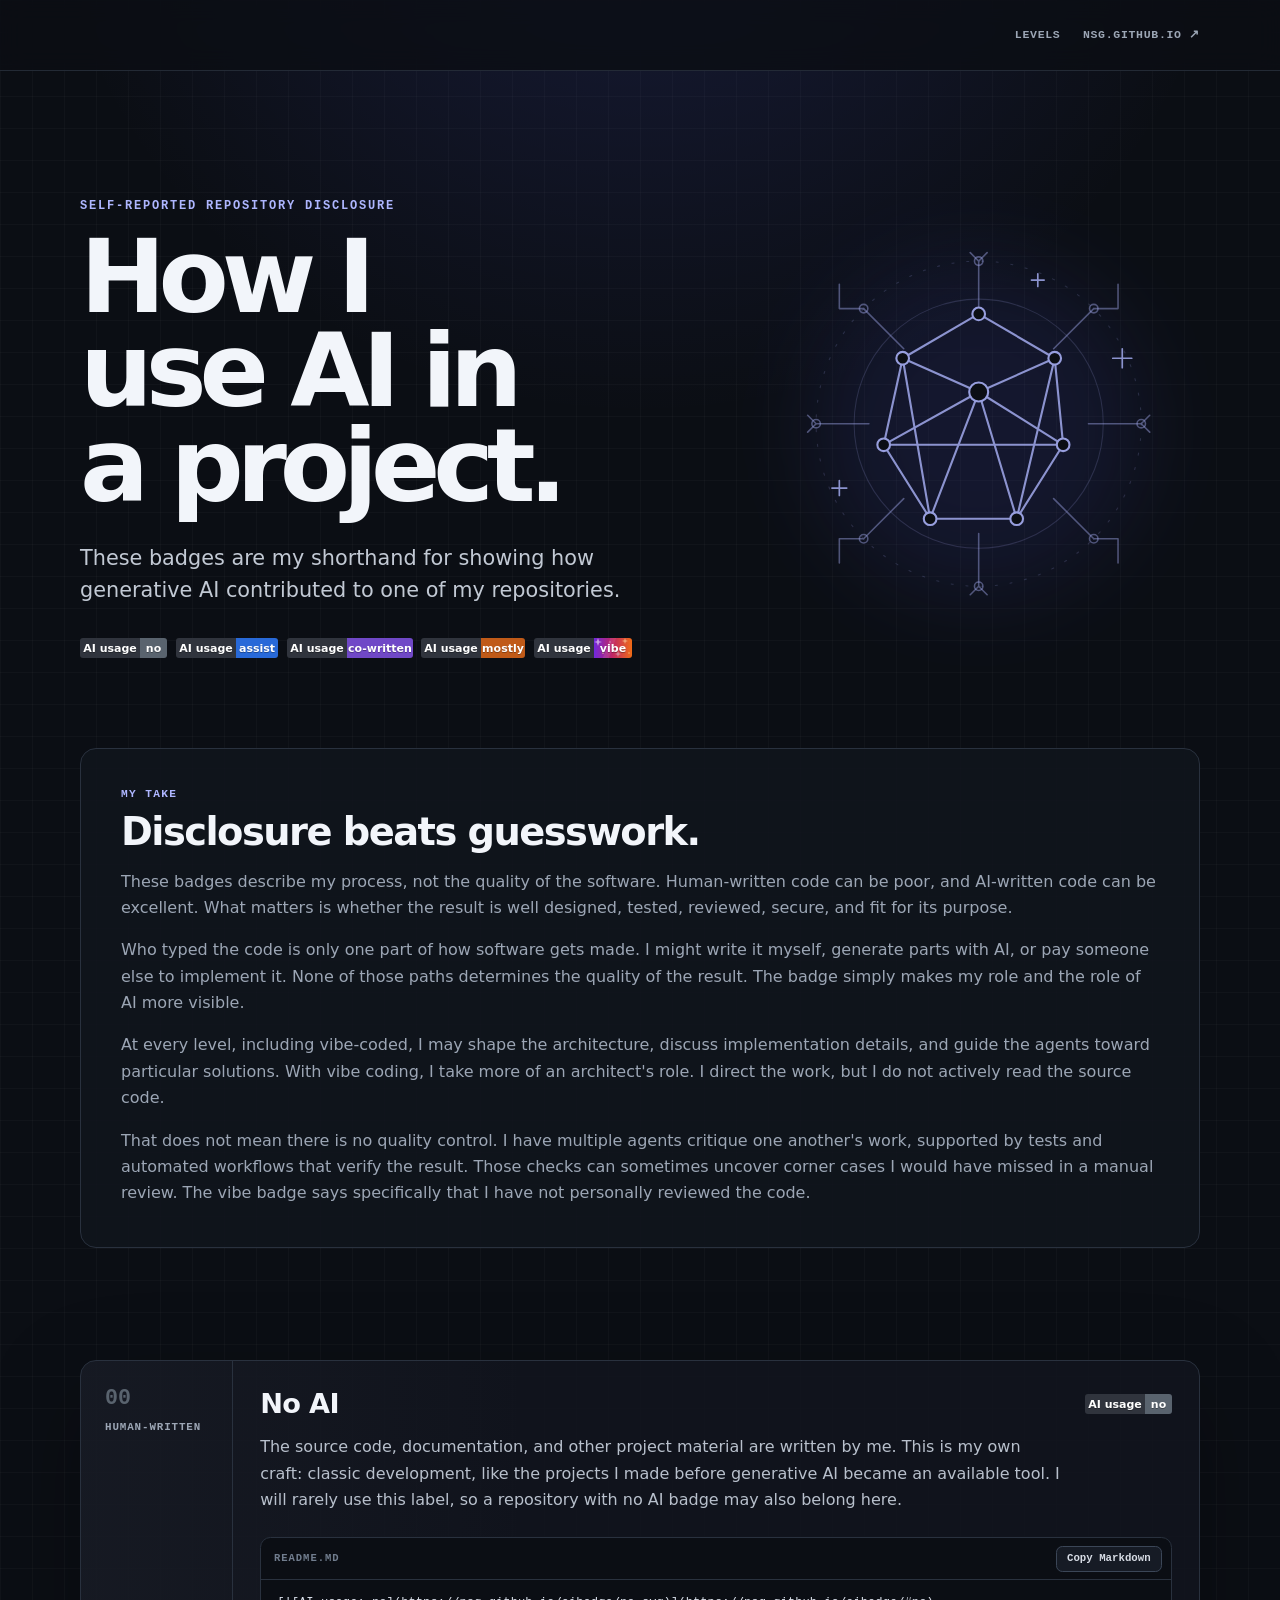
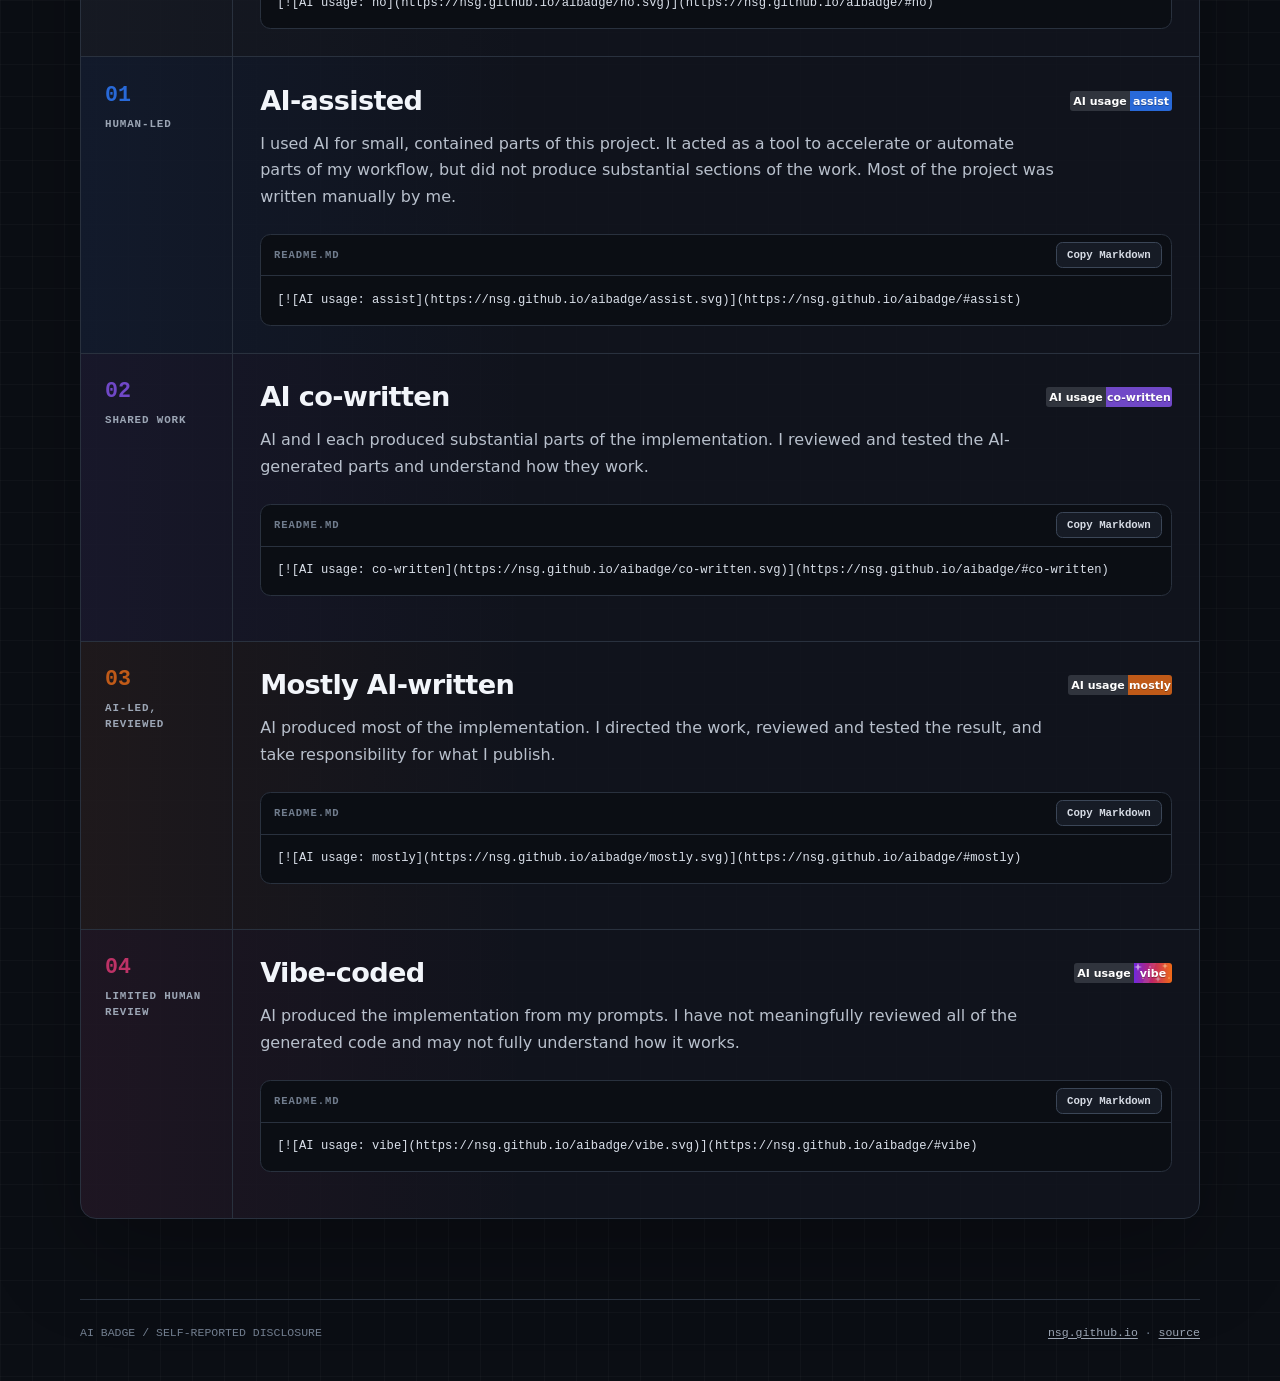
==== aibadge/index.html @ 805aeb25 "Refine no AI and assisted definitions" ====
<!doctype html>
<html lang="en">
<head>
  <meta charset="utf-8">
  <meta name="viewport" content="width=device-width, initial-scale=1">
  <title>AI usage badges | nsg</title>
  <meta name="description" content="The self-reported badges I use to disclose how generative AI contributed to my software repositories.">
  <meta name="author" content="Stefan Berggren">
  <meta name="color-scheme" content="dark">
  <meta name="theme-color" content="#0b0e14">
  <link rel="canonical" href="https://nsg.github.io/aibadge/">
  <link rel="icon" href="../favicon.svg" type="image/svg+xml">
  <meta property="og:type" content="website">
  <meta property="og:url" content="https://nsg.github.io/aibadge/">
  <meta property="og:title" content="AI usage badges | nsg">
  <meta property="og:description" content="A self-reported way to describe how generative AI contributed to one of my repositories.">
  <script>document.documentElement.classList.add("js");</script>
  <style>
    :root {
      color-scheme: dark;
      --page: #0b0e14;
      --surface: #11151d;
      --surface-2: #161b25;
      --ink: #f2f5fa;
      --muted: #9ca6b5;
      --quiet: #717d8e;
      --line: #29313e;
      --line-strong: #3b4657;
      --accent: #aeb6ff;
      --focus: #ffcf67;
      --code: ui-monospace, "SFMono-Regular", Consolas, "Liberation Mono", monospace;
      --sans: Inter, ui-sans-serif, system-ui, -apple-system, BlinkMacSystemFont, "Segoe UI", sans-serif;
    }

    *, *::before, *::after { box-sizing: border-box; }

    html {
      scroll-behavior: smooth;
      scroll-padding-top: 5.5rem;
      -webkit-text-size-adjust: 100%;
    }

    body {
      margin: 0;
      min-height: 100vh;
      color: var(--ink);
      background:
        radial-gradient(circle at 50% -12rem, rgba(91, 101, 255, 0.17), transparent 38rem),
        linear-gradient(rgba(255, 255, 255, 0.025) 1px, transparent 1px),
        linear-gradient(90deg, rgba(255, 255, 255, 0.025) 1px, transparent 1px),
        var(--page);
      background-size: auto, 32px 32px, 32px 32px, auto;
      font: 400 1rem/1.65 var(--sans);
      -webkit-font-smoothing: antialiased;
    }

    a { color: inherit; }
    button, code { font: inherit; }
    img { display: block; max-width: 100%; }

    :focus-visible { outline: 2px solid var(--focus); outline-offset: 3px; }
    ::selection { color: #0b0e14; background: #b9c0ff; }

    .wrap { width: min(100% - 2rem, 70rem); margin-inline: auto; }

    .skip {
      position: fixed;
      z-index: 100;
      top: -5rem;
      left: 1rem;
      padding: 0.65rem 0.9rem;
      border-radius: 0.45rem;
      color: #0b0e14;
      background: var(--focus);
      font-weight: 700;
      text-decoration: none;
    }
    .skip:focus { top: 1rem; }

    .site-head {
      position: sticky;
      z-index: 20;
      top: 0;
      border-bottom: 1px solid rgba(41, 49, 62, 0.82);
      background: rgba(11, 14, 20, 0.82);
      -webkit-backdrop-filter: blur(12px);
      backdrop-filter: blur(12px);
    }

    .site-head .wrap {
      display: flex;
      align-items: center;
      justify-content: flex-end;
      gap: 1.5rem;
      min-height: 4.35rem;
    }

    .nav {
      display: flex;
      align-items: center;
      gap: 1.4rem;
      color: var(--muted);
      font: 600 0.72rem/1 var(--code);
      letter-spacing: 0.06em;
      text-transform: uppercase;
    }
    .nav a { text-decoration: none; }
    .nav a:hover { color: var(--ink); }

    main { padding-bottom: 5rem; }

    .hero { padding: clamp(4.5rem, 10vw, 8rem) 0 clamp(3.5rem, 7vw, 6rem); }

    .hero__layout {
      display: grid;
      grid-template-columns: minmax(0, 1.15fr) minmax(19rem, 0.85fr);
      align-items: center;
      gap: clamp(2rem, 6vw, 6rem);
    }

    .eyebrow {
      margin: 0 0 1rem;
      color: var(--accent);
      font: 700 0.75rem/1.3 var(--code);
      letter-spacing: 0.15em;
      text-transform: uppercase;
    }

    h1 {
      max-width: 12ch;
      margin: 0;
      font-size: clamp(3.2rem, 8vw, 7rem);
      font-weight: 760;
      letter-spacing: -0.07em;
      line-height: 0.92;
      text-wrap: balance;
    }

    .lede {
      max-width: 44rem;
      margin: 1.8rem 0 0;
      color: #c2c9d4;
      font-size: clamp(1.06rem, 2vw, 1.3rem);
      line-height: 1.55;
    }

    .badge-strip {
      display: flex;
      flex-wrap: wrap;
      align-items: center;
      gap: 0.55rem;
      margin-top: 2rem;
    }

    .badge-strip a, .badge-link { display: inline-block; border-radius: 3px; text-decoration: none; }
    .badge-strip img, .badge-link img { width: auto; height: 20px; }

    .hero-art {
      position: relative;
      color: #aeb6ff;
      opacity: 0.86;
    }
    .hero-art::before {
      position: absolute;
      z-index: -1;
      inset: 13%;
      border-radius: 50%;
      background: rgba(91, 101, 255, 0.13);
      filter: blur(3rem);
      content: "";
    }
    .hero-art svg { width: 100%; height: auto; overflow: visible; }
    .hero-art .faint { opacity: 0.2; }
    .hero-art .soft { opacity: 0.48; }
    .hero-art .bright { opacity: 0.92; }

    .levels {
      border: 1px solid var(--line);
      border-radius: 1rem;
      overflow: hidden;
      background: rgba(17, 21, 29, 0.9);
      box-shadow: 0 2rem 6rem rgba(0, 0, 0, 0.25);
    }

    .level {
      --tone: #59636e;
      display: grid;
      grid-template-columns: 9.5rem 1fr;
      min-height: 18rem;
      border-bottom: 1px solid var(--line);
      background: linear-gradient(90deg, color-mix(in srgb, var(--tone) 8%, transparent), transparent 40%);
    }
    .level:last-child { border-bottom: 0; }
    .level:target {
      background: linear-gradient(90deg, color-mix(in srgb, var(--tone) 19%, transparent), transparent 55%);
      box-shadow: inset 3px 0 0 var(--tone);
    }
    .level--no { --tone: #59636e; }
    .level--assist { --tone: #2869d8; }
    .level--co-written { --tone: #7048c7; }
    .level--mostly { --tone: #c05a18; }
    .level--vibe { --tone: #bd3266; }

    .level__side { padding: 1.7rem 1.5rem; border-right: 1px solid var(--line); }
    .level__number { display: block; color: var(--tone); font: 800 1.35rem/1 var(--code); }
    .level__mode {
      display: block;
      margin-top: 0.65rem;
      color: var(--muted);
      font: 600 0.68rem/1.45 var(--code);
      letter-spacing: 0.08em;
      text-transform: uppercase;
    }

    .level__body { padding: 1.7rem; }
    .level__top { display: flex; align-items: center; justify-content: space-between; gap: 1.5rem; }
    .level h3 {
      margin: 0;
      font-size: clamp(1.25rem, 2.5vw, 1.7rem);
      letter-spacing: -0.025em;
      line-height: 1.2;
    }
    .definition { max-width: 50rem; margin: 0.85rem 0 1.5rem; color: #b8c0cc; }

    .snippet {
      overflow: hidden;
      border: 1px solid var(--line);
      border-radius: 0.65rem;
      background: #0b0e14;
    }
    .snippet__head {
      display: flex;
      align-items: center;
      justify-content: space-between;
      gap: 1rem;
      min-height: 2.5rem;
      padding: 0.45rem 0.55rem 0.45rem 0.8rem;
      border-bottom: 1px solid var(--line);
      color: var(--quiet);
      font: 600 0.66rem/1 var(--code);
      letter-spacing: 0.09em;
      text-transform: uppercase;
    }

    .copy {
      display: none;
      padding: 0.42rem 0.65rem;
      border: 1px solid var(--line-strong);
      border-radius: 0.4rem;
      color: #d7dce5;
      background: var(--surface-2);
      font: 700 0.67rem/1 var(--code);
      cursor: pointer;
    }
    .js .copy { display: inline-flex; }
    .copy:hover { color: #fff; border-color: #626f82; }
    .copy[data-copied="true"] { color: #8ff0ae; border-color: #286f42; }

    pre {
      margin: 0;
      padding: 0.9rem 1rem;
      overflow-x: auto;
      color: #dbe1eb;
      font: 0.76rem/1.6 var(--code);
      scrollbar-color: var(--line-strong) transparent;
    }

    .guide {
      margin-bottom: clamp(4rem, 9vw, 7rem);
    }

    .panel {
      padding: clamp(1.5rem, 4vw, 2.5rem);
      border: 1px solid var(--line);
      border-radius: 1rem;
      background: rgba(17, 21, 29, 0.88);
    }
    .panel__eyebrow {
      margin: 0 0 0.7rem;
      color: var(--accent);
      font: 700 0.7rem/1 var(--code);
      letter-spacing: 0.12em;
      text-transform: uppercase;
    }
    .panel h2 { margin: 0; font-size: clamp(1.7rem, 3vw, 2.4rem); letter-spacing: -0.04em; line-height: 1.08; }
    .panel > p:not(.panel__eyebrow) { margin: 1rem 0 0; color: var(--muted); }

    footer {
      display: flex;
      align-items: center;
      justify-content: space-between;
      gap: 1.5rem;
      padding: 1.5rem 0 2.5rem;
      border-top: 1px solid var(--line);
      color: var(--quiet);
      font: 0.72rem/1.5 var(--code);
    }
    footer a { color: var(--muted); text-underline-offset: 0.18em; }

    .visually-hidden {
      position: absolute !important;
      width: 1px;
      height: 1px;
      padding: 0;
      margin: -1px;
      overflow: hidden;
      clip: rect(0, 0, 0, 0);
      white-space: nowrap;
      border: 0;
    }

    @media (max-width: 760px) {
      .hero__layout { grid-template-columns: 1fr; }
      .hero-art { width: min(80%, 24rem); margin: 0 auto; }
      .level { grid-template-columns: 1fr; }
      .level__side { padding: 1.1rem 1.25rem; border-right: 0; border-bottom: 1px solid var(--line); }
      .level__number, .level__mode { display: inline; }
      .level__mode { margin-left: 0.75rem; }
    }

    @media (max-width: 520px) {
      .site-head .wrap { min-height: 3.9rem; }
      .level__body { padding: 1.25rem; }
      .level__top { align-items: flex-start; flex-direction: column-reverse; gap: 0.9rem; }
      pre { font-size: 0.7rem; }
      footer { align-items: flex-start; flex-direction: column; }
    }

    @media (prefers-reduced-motion: reduce) { html { scroll-behavior: auto; } }
  </style>
</head>
<body id="top">
  <a class="skip" href="#main">Skip to content</a>

  <header class="site-head">
    <div class="wrap">
      <nav class="nav" aria-label="Page navigation">
        <a href="#levels">Levels</a>
        <a href="https://nsg.github.io/">nsg.github.io ↗</a>
      </nav>
    </div>
  </header>

  <main id="main">
    <section class="hero wrap" aria-labelledby="page-title">
      <div class="hero__layout">
        <div>
          <p class="eyebrow">Self-reported repository disclosure</p>
          <h1 id="page-title">How I use AI in a project.</h1>
          <p class="lede">These badges are my shorthand for showing how generative AI contributed to one of my repositories.</p>

          <div class="badge-strip" aria-label="AI usage badge levels">
            <a href="#no"><img src="no.svg" width="87" height="20" alt="AI usage: no"></a>
            <a href="#assist"><img src="assist.svg" width="102" height="20" alt="AI usage: assist"></a>
            <a href="#co-written"><img src="co-written.svg" width="126" height="20" alt="AI usage: co-written"></a>
            <a href="#mostly"><img src="mostly.svg" width="104" height="20" alt="AI usage: mostly"></a>
            <a href="#vibe"><img src="vibe.svg" width="98" height="20" alt="AI usage: vibe"></a>
          </div>
        </div>

        <div class="hero-art" aria-hidden="true">
          <svg viewBox="0 0 420 420" fill="none" xmlns="http://www.w3.org/2000/svg">
            <g stroke="currentColor" stroke-linecap="round" stroke-linejoin="round">
              <circle class="faint" cx="210" cy="210" r="154" stroke-dasharray="2 12"/>
              <circle class="faint" cx="210" cy="210" r="118"/>

              <g class="soft" stroke-width="1.5">
                <path d="M210 56v50M210 314v50M56 210h50M314 210h50"/>
                <path d="M101 101l38 38M281 281l38 38M319 101l-38 38M139 281l-38 38"/>
                <path d="M210 56l-8-8m8 8 8-8M364 210l8-8m-8 8 8 8M210 364l-8 8m8-8 8 8M56 210l-8-8m8 8-8 8"/>
                <path d="M101 101H78V78M319 101h23V78M319 319h23v23M101 319H78v23"/>
              </g>

              <g class="bright" stroke-width="2">
                <path d="M210 106 282 148 290 230 246 300 164 300 120 230 138 148 210 106Z"/>
                <path d="m138 148 72 32 72-32M120 230l90-50 80 50M164 300l46-120 36 120"/>
                <path d="M138 148l26 152M282 148l-36 152M120 230l170 0"/>
              </g>

              <g fill="#0b0e14" stroke="currentColor" stroke-width="2">
                <circle cx="210" cy="106" r="6"/>
                <circle cx="282" cy="148" r="6"/>
                <circle cx="290" cy="230" r="6"/>
                <circle cx="246" cy="300" r="6"/>
                <circle cx="164" cy="300" r="6"/>
                <circle cx="120" cy="230" r="6"/>
                <circle cx="138" cy="148" r="6"/>
                <circle cx="210" cy="180" r="9"/>
              </g>

              <g class="soft" stroke-width="1.5">
                <circle cx="210" cy="56" r="4"/>
                <circle cx="364" cy="210" r="4"/>
                <circle cx="210" cy="364" r="4"/>
                <circle cx="56" cy="210" r="4"/>
                <circle cx="101" cy="101" r="4"/>
                <circle cx="319" cy="101" r="4"/>
                <circle cx="319" cy="319" r="4"/>
                <circle cx="101" cy="319" r="4"/>
              </g>

              <g class="bright" stroke-width="1.6">
                <path d="M346 139v18M337 148h18"/>
                <path d="M78 264v14M71 271h14"/>
                <path d="M266 68v12M260 74h12"/>
              </g>
            </g>
          </svg>
        </div>
      </div>
    </section>

    <section class="guide wrap" aria-label="How I think about AI usage disclosure">
      <article class="panel">
        <p class="panel__eyebrow">My take</p>
        <h2>Disclosure beats guesswork.</h2>
        <p>These badges describe my process, not the quality of the software. Human-written code can be poor, and AI-written code can be excellent. What matters is whether the result is well designed, tested, reviewed, secure, and fit for its purpose.</p>
        <p>Who typed the code is only one part of how software gets made. I might write it myself, generate parts with AI, or pay someone else to implement it. None of those paths determines the quality of the result. The badge simply makes my role and the role of AI more visible.</p>
        <p>At every level, including vibe-coded, I may shape the architecture, discuss implementation details, and guide the agents toward particular solutions. With vibe coding, I take more of an architect's role. I direct the work, but I do not actively read the source code.</p>
        <p>That does not mean there is no quality control. I have multiple agents critique one another's work, supported by tests and automated workflows that verify the result. Those checks can sometimes uncover corner cases I would have missed in a manual review. The vibe badge says specifically that I have not personally reviewed the code.</p>
      </article>
    </section>

    <section class="wrap" id="levels" aria-label="AI usage levels">
      <div class="levels">
        <article class="level level--no" id="no">
          <div class="level__side"><span class="level__number">00</span><span class="level__mode">Human-written</span></div>
          <div class="level__body">
            <div class="level__top">
              <h3>No AI</h3>
              <a class="badge-link" href="#no" aria-label="AI usage: no; link to this definition"><img src="no.svg" width="87" height="20" alt="AI usage: no"></a>
            </div>
            <p class="definition">The source code, documentation, and other project material are written by me. This is my own craft: classic development, like the projects I made before generative AI became an available tool. I will rarely use this label, so a repository with no AI badge may also belong here.</p>
            <div class="snippet">
              <div class="snippet__head"><span>README.md</span><button class="copy" type="button" aria-label="Copy no badge Markdown">Copy Markdown</button></div>
              <pre><code>[![AI usage: no](https://nsg.github.io/aibadge/no.svg)](https://nsg.github.io/aibadge/#no)</code></pre>
            </div>
          </div>
        </article>

        <article class="level level--assist" id="assist">
          <div class="level__side"><span class="level__number">01</span><span class="level__mode">Human-led</span></div>
          <div class="level__body">
            <div class="level__top">
              <h3>AI-assisted</h3>
              <a class="badge-link" href="#assist" aria-label="AI usage: assist; link to this definition"><img src="assist.svg" width="102" height="20" alt="AI usage: assist"></a>
            </div>
            <p class="definition">I used AI for small, contained parts of this project. It acted as a tool to accelerate or automate parts of my workflow, but did not produce substantial sections of the work. Most of the project was written manually by me.</p>
            <div class="snippet">
              <div class="snippet__head"><span>README.md</span><button class="copy" type="button" aria-label="Copy assist badge Markdown">Copy Markdown</button></div>
              <pre><code>[![AI usage: assist](https://nsg.github.io/aibadge/assist.svg)](https://nsg.github.io/aibadge/#assist)</code></pre>
            </div>
          </div>
        </article>

        <article class="level level--co-written" id="co-written">
          <div class="level__side"><span class="level__number">02</span><span class="level__mode">Shared work</span></div>
          <div class="level__body">
            <div class="level__top">
              <h3>AI co-written</h3>
              <a class="badge-link" href="#co-written" aria-label="AI usage: co-written; link to this definition"><img src="co-written.svg" width="126" height="20" alt="AI usage: co-written"></a>
            </div>
            <p class="definition">AI and I each produced substantial parts of the implementation. I reviewed and tested the AI-generated parts and understand how they work.</p>
            <div class="snippet">
              <div class="snippet__head"><span>README.md</span><button class="copy" type="button" aria-label="Copy co-written badge Markdown">Copy Markdown</button></div>
              <pre><code>[![AI usage: co-written](https://nsg.github.io/aibadge/co-written.svg)](https://nsg.github.io/aibadge/#co-written)</code></pre>
            </div>
          </div>
        </article>

        <article class="level level--mostly" id="mostly">
          <div class="level__side"><span class="level__number">03</span><span class="level__mode">AI-led, reviewed</span></div>
          <div class="level__body">
            <div class="level__top">
              <h3>Mostly AI-written</h3>
              <a class="badge-link" href="#mostly" aria-label="AI usage: mostly; link to this definition"><img src="mostly.svg" width="104" height="20" alt="AI usage: mostly"></a>
            </div>
            <p class="definition">AI produced most of the implementation. I directed the work, reviewed and tested the result, and take responsibility for what I publish.</p>
            <div class="snippet">
              <div class="snippet__head"><span>README.md</span><button class="copy" type="button" aria-label="Copy mostly badge Markdown">Copy Markdown</button></div>
              <pre><code>[![AI usage: mostly](https://nsg.github.io/aibadge/mostly.svg)](https://nsg.github.io/aibadge/#mostly)</code></pre>
            </div>
          </div>
        </article>

        <article class="level level--vibe" id="vibe">
          <div class="level__side"><span class="level__number">04</span><span class="level__mode">Limited human review</span></div>
          <div class="level__body">
            <div class="level__top">
              <h3>Vibe-coded</h3>
              <a class="badge-link" href="#vibe" aria-label="AI usage: vibe; link to this definition"><img src="vibe.svg" width="98" height="20" alt="AI usage: vibe"></a>
            </div>
            <p class="definition">AI produced the implementation from my prompts. I have not meaningfully reviewed all of the generated code and may not fully understand how it works.</p>
            <div class="snippet">
              <div class="snippet__head"><span>README.md</span><button class="copy" type="button" aria-label="Copy vibe badge Markdown">Copy Markdown</button></div>
              <pre><code>[![AI usage: vibe](https://nsg.github.io/aibadge/vibe.svg)](https://nsg.github.io/aibadge/#vibe)</code></pre>
            </div>
          </div>
        </article>
      </div>
    </section>

    <p class="visually-hidden" id="copy-status" aria-live="polite"></p>
  </main>

  <footer class="wrap">
    <span>AI BADGE / SELF-REPORTED DISCLOSURE</span>
    <span><a href="https://nsg.github.io/">nsg.github.io</a> · <a href="https://github.com/nsg/nsg.github.io/tree/master/aibadge">source</a></span>
  </footer>

  <script>
    (function () {
      var status = document.getElementById("copy-status");

      function fallbackCopy(text) {
        var area = document.createElement("textarea");
        area.value = text;
        area.setAttribute("readonly", "");
        area.style.position = "fixed";
        area.style.opacity = "0";
        document.body.appendChild(area);
        area.select();
        var copied = document.execCommand("copy");
        area.remove();
        if (!copied) throw new Error("Copy failed");
      }

      document.querySelectorAll(".copy").forEach(function (button) {
        button.addEventListener("click", async function () {
          var code = button.closest(".snippet").querySelector("code").textContent.trim();
          try {
            if (navigator.clipboard && window.isSecureContext) await navigator.clipboard.writeText(code);
            else fallbackCopy(code);

            var original = button.textContent;
            button.textContent = "Copied";
            button.dataset.copied = "true";
            status.textContent = button.getAttribute("aria-label").replace("Copy", "Copied");
            window.setTimeout(function () {
              button.textContent = original;
              delete button.dataset.copied;
            }, 1800);
          } catch (error) {
            button.textContent = "Select code";
            status.textContent = "Copy failed. Select the Markdown code manually.";
          }
        });
      });
    })();
  </script>
</body>
</html>
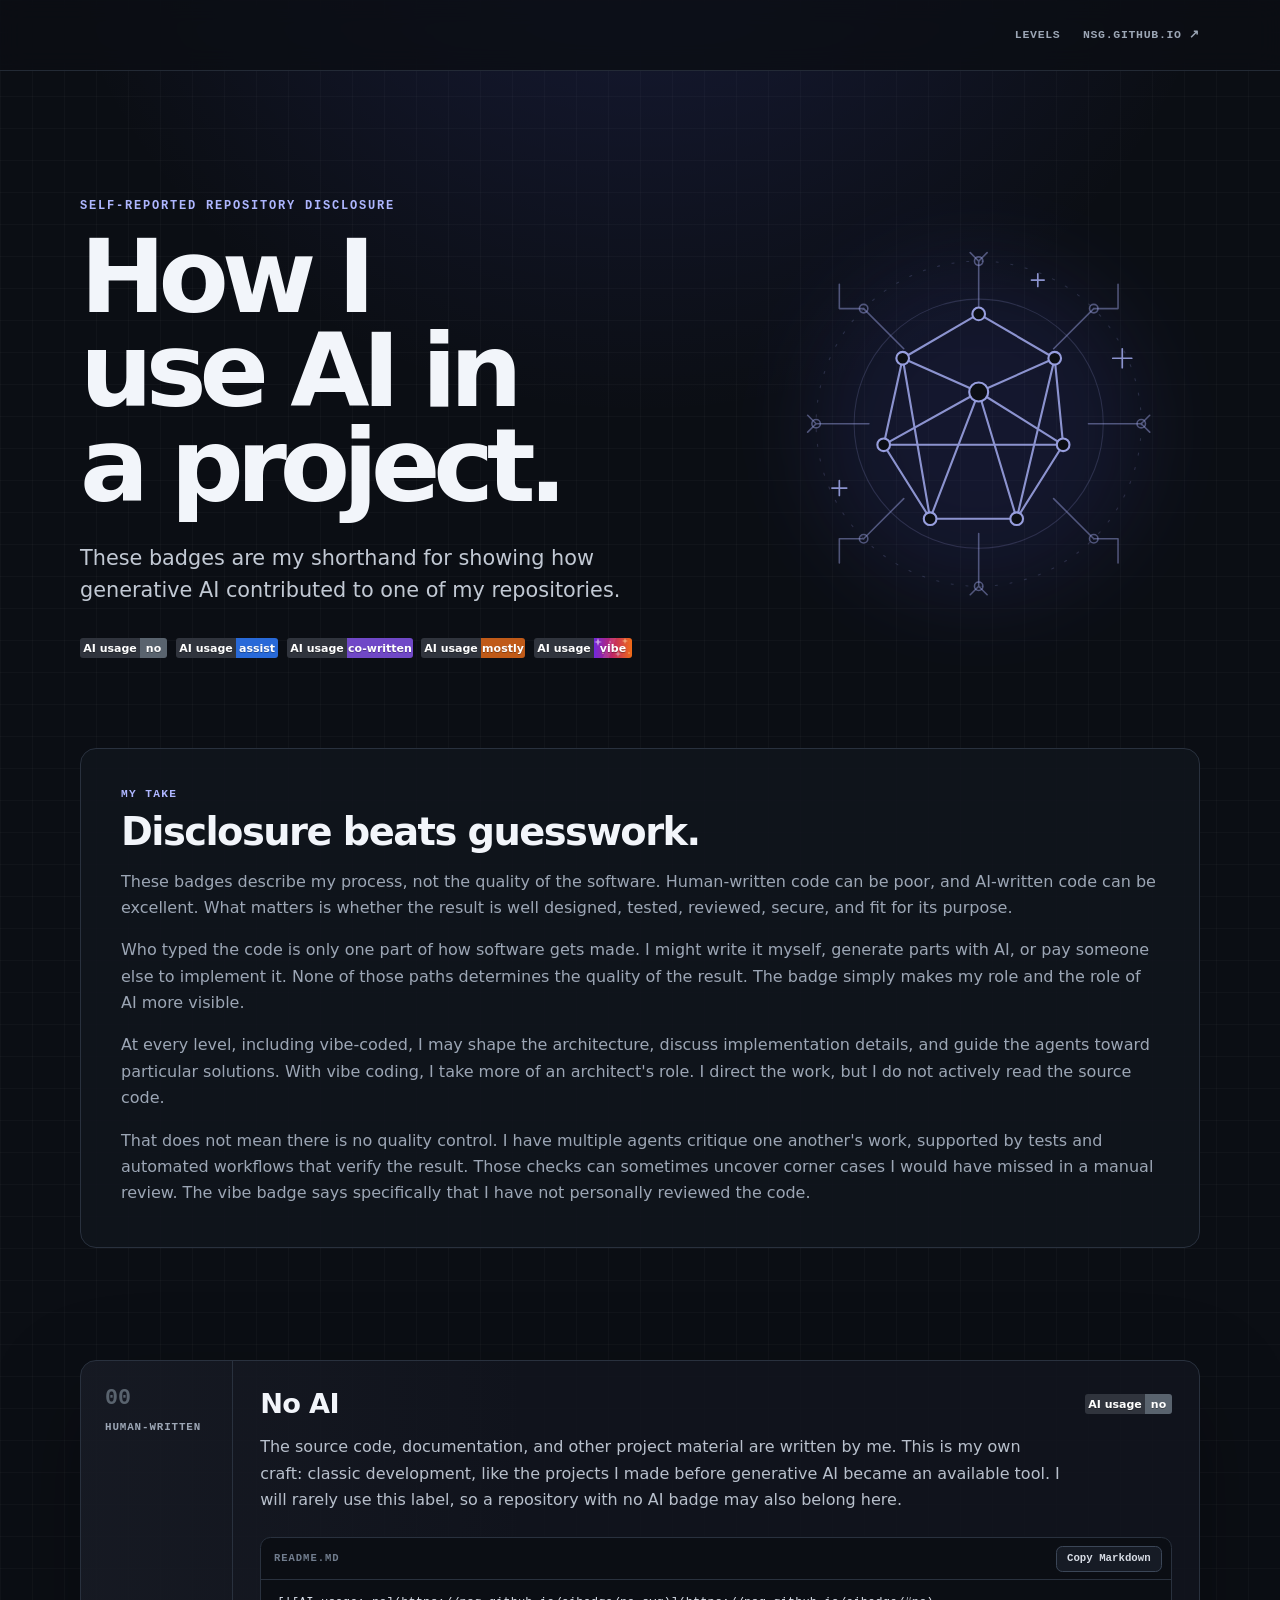
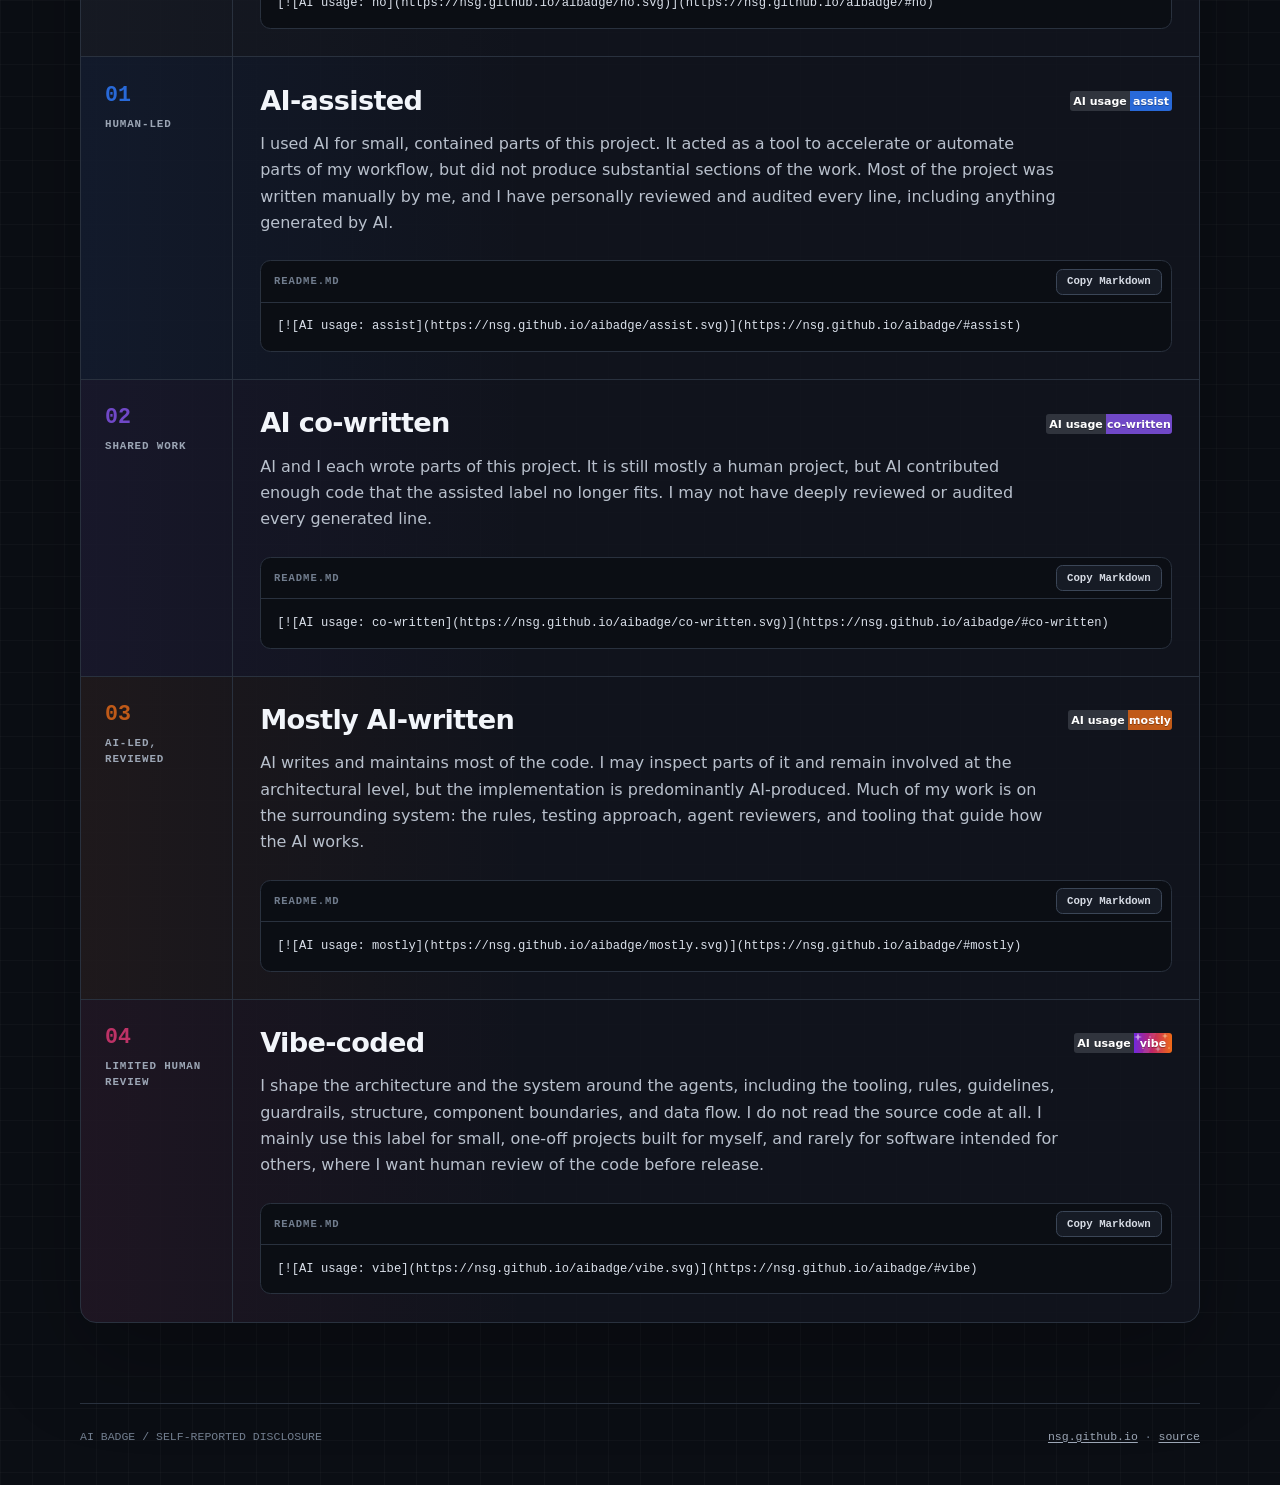
==== commit bd91b9b9: "Clarify AI involvement across badge levels" ====
--- a/aibadge/index.html
+++ b/aibadge/index.html
@@ -445,7 +445,7 @@
               <h3>AI-assisted</h3>
               <a class="badge-link" href="#assist" aria-label="AI usage: assist; link to this definition"><img src="assist.svg" width="102" height="20" alt="AI usage: assist"></a>
             </div>
-            <p class="definition">I used AI for small, contained parts of this project. It acted as a tool to accelerate or automate parts of my workflow, but did not produce substantial sections of the work. Most of the project was written manually by me.</p>
+            <p class="definition">I used AI for small, contained parts of this project. It acted as a tool to accelerate or automate parts of my workflow, but did not produce substantial sections of the work. Most of the project was written manually by me, and I have personally reviewed and audited every line, including anything generated by AI.</p>
             <div class="snippet">
               <div class="snippet__head"><span>README.md</span><button class="copy" type="button" aria-label="Copy assist badge Markdown">Copy Markdown</button></div>
               <pre><code>[![AI usage: assist](https://nsg.github.io/aibadge/assist.svg)](https://nsg.github.io/aibadge/#assist)</code></pre>
@@ -460,7 +460,7 @@
               <h3>AI co-written</h3>
               <a class="badge-link" href="#co-written" aria-label="AI usage: co-written; link to this definition"><img src="co-written.svg" width="126" height="20" alt="AI usage: co-written"></a>
             </div>
-            <p class="definition">AI and I each produced substantial parts of the implementation. I reviewed and tested the AI-generated parts and understand how they work.</p>
+            <p class="definition">AI and I each wrote parts of this project. It is still mostly a human project, but AI contributed enough code that the assisted label no longer fits. I may not have deeply reviewed or audited every generated line.</p>
             <div class="snippet">
               <div class="snippet__head"><span>README.md</span><button class="copy" type="button" aria-label="Copy co-written badge Markdown">Copy Markdown</button></div>
               <pre><code>[![AI usage: co-written](https://nsg.github.io/aibadge/co-written.svg)](https://nsg.github.io/aibadge/#co-written)</code></pre>
@@ -475,7 +475,7 @@
               <h3>Mostly AI-written</h3>
               <a class="badge-link" href="#mostly" aria-label="AI usage: mostly; link to this definition"><img src="mostly.svg" width="104" height="20" alt="AI usage: mostly"></a>
             </div>
-            <p class="definition">AI produced most of the implementation. I directed the work, reviewed and tested the result, and take responsibility for what I publish.</p>
+            <p class="definition">AI writes and maintains most of the code. I may inspect parts of it and remain involved at the architectural level, but the implementation is predominantly AI-produced. Much of my work is on the surrounding system: the rules, testing approach, agent reviewers, and tooling that guide how the AI works.</p>
             <div class="snippet">
               <div class="snippet__head"><span>README.md</span><button class="copy" type="button" aria-label="Copy mostly badge Markdown">Copy Markdown</button></div>
               <pre><code>[![AI usage: mostly](https://nsg.github.io/aibadge/mostly.svg)](https://nsg.github.io/aibadge/#mostly)</code></pre>
@@ -490,7 +490,7 @@
               <h3>Vibe-coded</h3>
               <a class="badge-link" href="#vibe" aria-label="AI usage: vibe; link to this definition"><img src="vibe.svg" width="98" height="20" alt="AI usage: vibe"></a>
             </div>
-            <p class="definition">AI produced the implementation from my prompts. I have not meaningfully reviewed all of the generated code and may not fully understand how it works.</p>
+            <p class="definition">I shape the architecture and the system around the agents, including the tooling, rules, guidelines, guardrails, structure, component boundaries, and data flow. I do not read the source code at all. I mainly use this label for small, one-off projects built for myself, and rarely for software intended for others, where I want human review of the code before release.</p>
             <div class="snippet">
               <div class="snippet__head"><span>README.md</span><button class="copy" type="button" aria-label="Copy vibe badge Markdown">Copy Markdown</button></div>
               <pre><code>[![AI usage: vibe](https://nsg.github.io/aibadge/vibe.svg)](https://nsg.github.io/aibadge/#vibe)</code></pre>
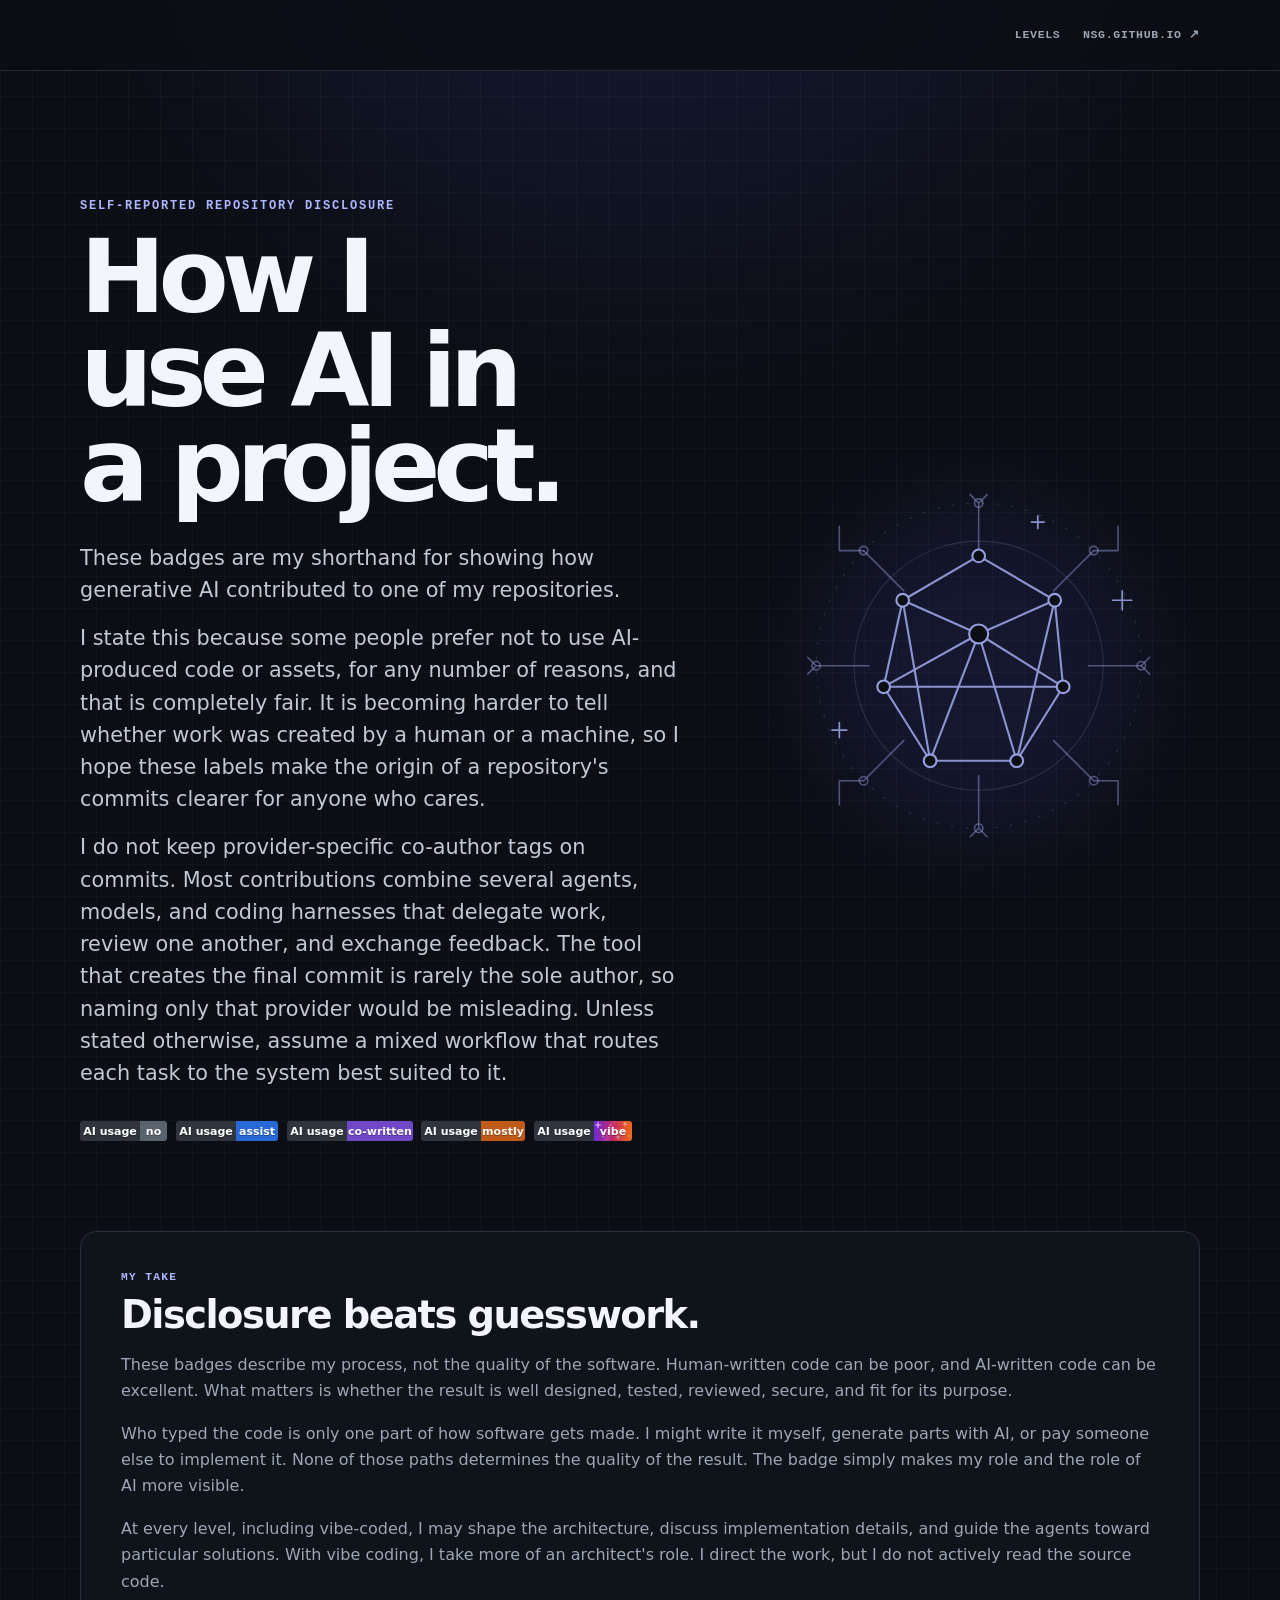
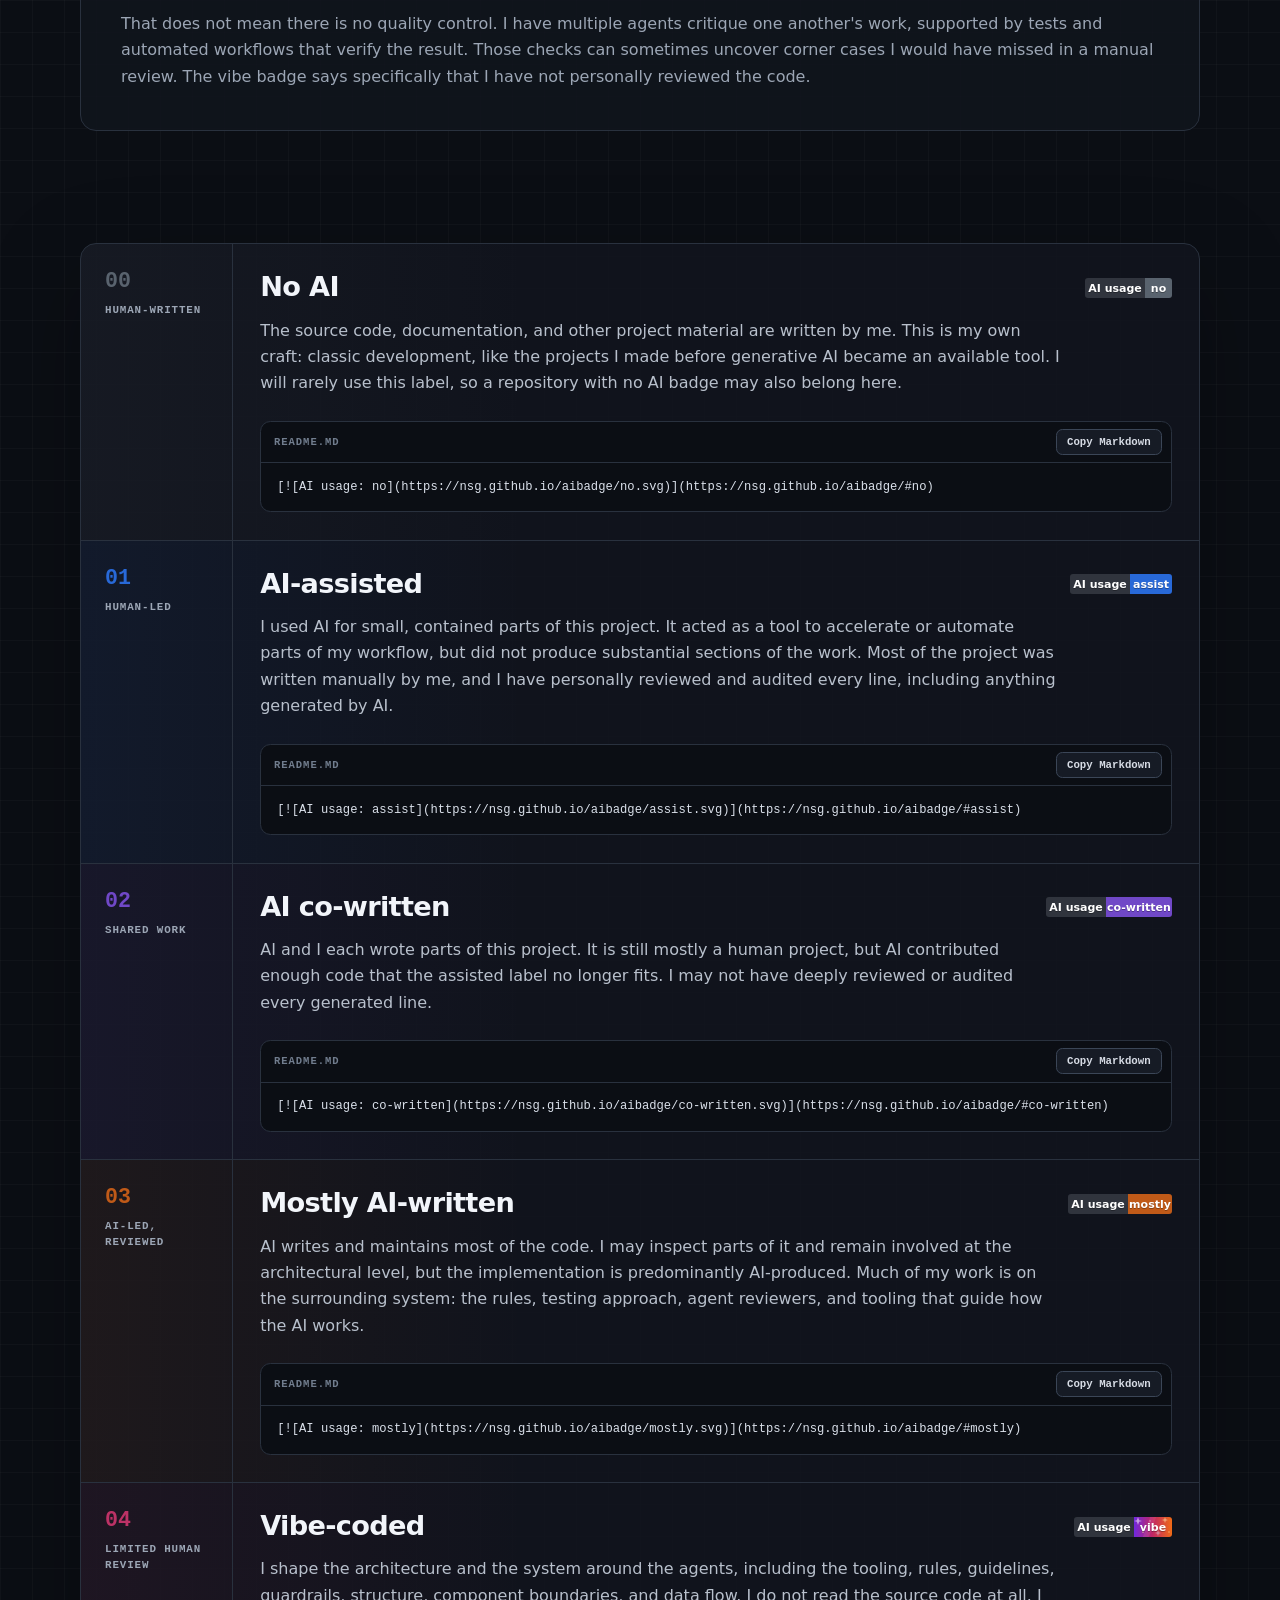
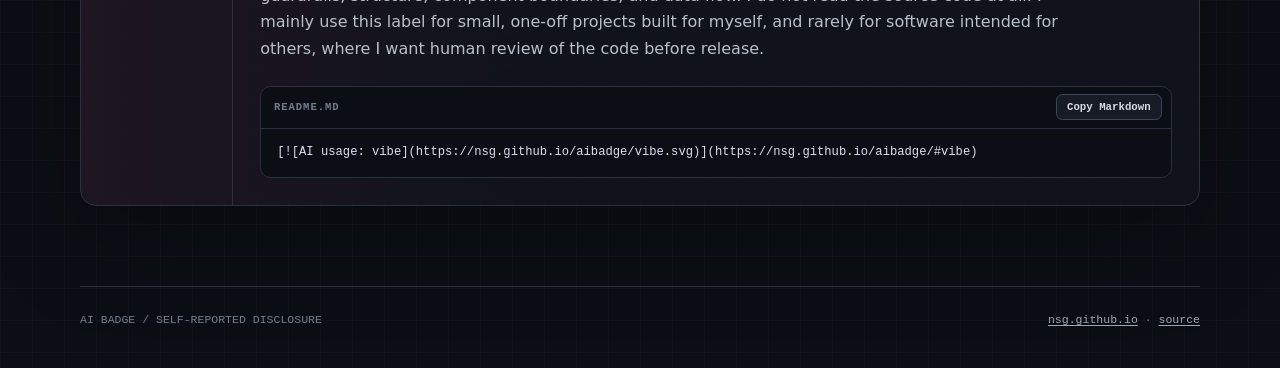
==== commit ffbcf455: "Explain badge provenance and attribution" ====
--- a/aibadge/index.html
+++ b/aibadge/index.html
@@ -143,6 +143,7 @@
       font-size: clamp(1.06rem, 2vw, 1.3rem);
       line-height: 1.55;
     }
+    .lede + .lede { margin-top: 1rem; }
 
     .badge-strip {
       display: flex;
@@ -185,7 +186,7 @@
     .level {
       --tone: #59636e;
       display: grid;
-      grid-template-columns: 9.5rem 1fr;
+      grid-template-columns: 9.5rem minmax(0, 1fr);
       min-height: 18rem;
       border-bottom: 1px solid var(--line);
       background: linear-gradient(90deg, color-mix(in srgb, var(--tone) 8%, transparent), transparent 40%);
@@ -201,7 +202,7 @@
     .level--mostly { --tone: #c05a18; }
     .level--vibe { --tone: #bd3266; }
 
-    .level__side { padding: 1.7rem 1.5rem; border-right: 1px solid var(--line); }
+    .level__side { min-width: 0; padding: 1.7rem 1.5rem; border-right: 1px solid var(--line); }
     .level__number { display: block; color: var(--tone); font: 800 1.35rem/1 var(--code); }
     .level__mode {
       display: block;
@@ -212,7 +213,7 @@
       text-transform: uppercase;
     }
 
-    .level__body { padding: 1.7rem; }
+    .level__body { min-width: 0; padding: 1.7rem; }
     .level__top { display: flex; align-items: center; justify-content: space-between; gap: 1.5rem; }
     .level h3 {
       margin: 0;
@@ -223,6 +224,8 @@
     .definition { max-width: 50rem; margin: 0.85rem 0 1.5rem; color: #b8c0cc; }
 
     .snippet {
+      min-width: 0;
+      max-width: 100%;
       overflow: hidden;
       border: 1px solid var(--line);
       border-radius: 0.65rem;
@@ -257,6 +260,7 @@
     .copy[data-copied="true"] { color: #8ff0ae; border-color: #286f42; }
 
     pre {
+      max-width: 100%;
       margin: 0;
       padding: 0.9rem 1rem;
       overflow-x: auto;
@@ -312,7 +316,7 @@
     @media (max-width: 760px) {
       .hero__layout { grid-template-columns: 1fr; }
       .hero-art { width: min(80%, 24rem); margin: 0 auto; }
-      .level { grid-template-columns: 1fr; }
+      .level { grid-template-columns: minmax(0, 1fr); }
       .level__side { padding: 1.1rem 1.25rem; border-right: 0; border-bottom: 1px solid var(--line); }
       .level__number, .level__mode { display: inline; }
       .level__mode { margin-left: 0.75rem; }
@@ -348,6 +352,8 @@
           <p class="eyebrow">Self-reported repository disclosure</p>
           <h1 id="page-title">How I use AI in a project.</h1>
           <p class="lede">These badges are my shorthand for showing how generative AI contributed to one of my repositories.</p>
+          <p class="lede">I state this because some people prefer not to use AI-produced code or assets, for any number of reasons, and that is completely fair. It is becoming harder to tell whether work was created by a human or a machine, so I hope these labels make the origin of a repository's commits clearer for anyone who cares.</p>
+          <p class="lede">I do not keep provider-specific co-author tags on commits. Most contributions combine several agents, models, and coding harnesses that delegate work, review one another, and exchange feedback. The tool that creates the final commit is rarely the sole author, so naming only that provider would be misleading. Unless stated otherwise, assume a mixed workflow that routes each task to the system best suited to it.</p>
 
           <div class="badge-strip" aria-label="AI usage badge levels">
             <a href="#no"><img src="no.svg" width="87" height="20" alt="AI usage: no"></a>
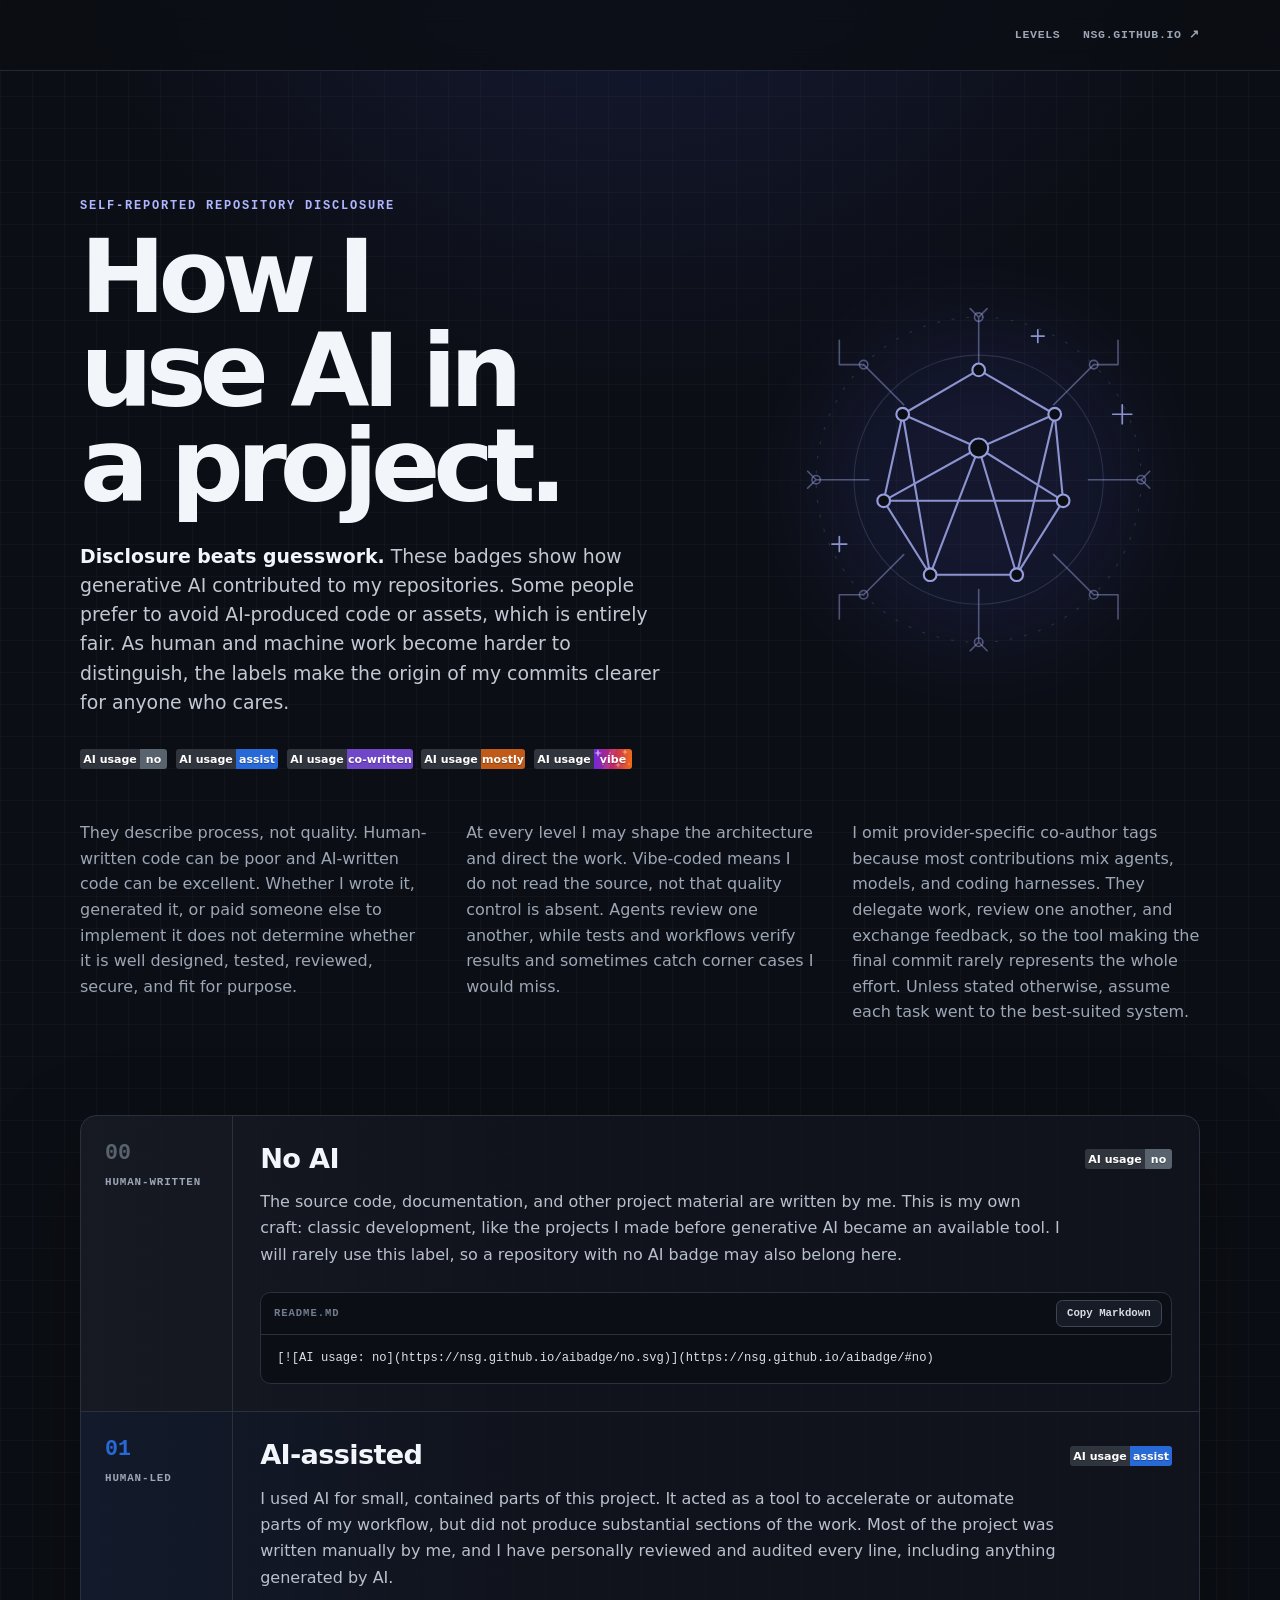
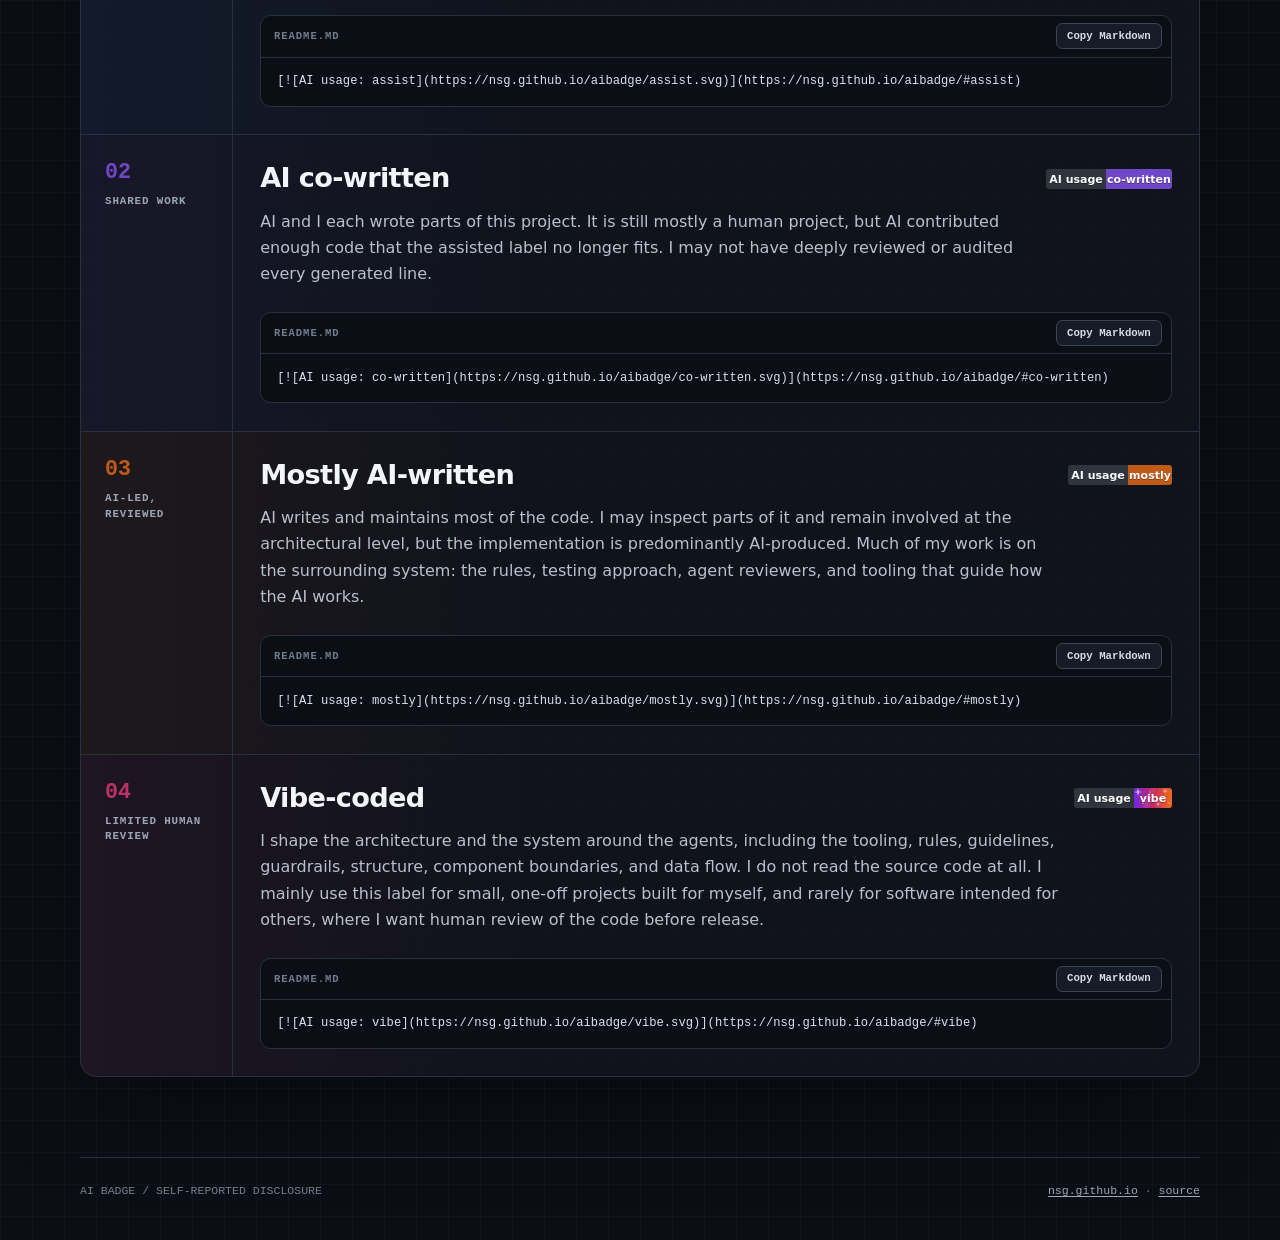
==== commit ddf762a6: "Compact intro and hide mobile artwork" ====
--- a/aibadge/index.html
+++ b/aibadge/index.html
@@ -140,10 +140,25 @@
       max-width: 44rem;
       margin: 1.8rem 0 0;
       color: #c2c9d4;
-      font-size: clamp(1.06rem, 2vw, 1.3rem);
+      font-size: clamp(1rem, 1.8vw, 1.18rem);
       line-height: 1.55;
     }
-    .lede + .lede { margin-top: 1rem; }
+    .lede--detail {
+      margin-top: 1rem;
+      color: var(--muted);
+      font-size: clamp(0.92rem, 1.3vw, 1rem);
+      line-height: 1.6;
+    }
+    .lede--detail + .lede--detail { margin-top: 0.65rem; }
+    .lede strong { color: var(--ink); font-weight: 700; }
+
+    .hero-notes {
+      display: grid;
+      grid-template-columns: repeat(3, minmax(0, 1fr));
+      gap: clamp(1.25rem, 3vw, 2.5rem);
+      margin-top: clamp(2rem, 4vw, 3.5rem);
+    }
+    .hero-notes .lede { margin: 0; }
 
     .badge-strip {
       display: flex;
@@ -269,26 +284,6 @@
       scrollbar-color: var(--line-strong) transparent;
     }
 
-    .guide {
-      margin-bottom: clamp(4rem, 9vw, 7rem);
-    }
-
-    .panel {
-      padding: clamp(1.5rem, 4vw, 2.5rem);
-      border: 1px solid var(--line);
-      border-radius: 1rem;
-      background: rgba(17, 21, 29, 0.88);
-    }
-    .panel__eyebrow {
-      margin: 0 0 0.7rem;
-      color: var(--accent);
-      font: 700 0.7rem/1 var(--code);
-      letter-spacing: 0.12em;
-      text-transform: uppercase;
-    }
-    .panel h2 { margin: 0; font-size: clamp(1.7rem, 3vw, 2.4rem); letter-spacing: -0.04em; line-height: 1.08; }
-    .panel > p:not(.panel__eyebrow) { margin: 1rem 0 0; color: var(--muted); }
-
     footer {
       display: flex;
       align-items: center;
@@ -315,7 +310,8 @@
 
     @media (max-width: 760px) {
       .hero__layout { grid-template-columns: 1fr; }
-      .hero-art { width: min(80%, 24rem); margin: 0 auto; }
+      .hero-art { display: none; }
+      .hero-notes { grid-template-columns: 1fr; gap: 0.75rem; }
       .level { grid-template-columns: minmax(0, 1fr); }
       .level__side { padding: 1.1rem 1.25rem; border-right: 0; border-bottom: 1px solid var(--line); }
       .level__number, .level__mode { display: inline; }
@@ -351,9 +347,7 @@
         <div>
           <p class="eyebrow">Self-reported repository disclosure</p>
           <h1 id="page-title">How I use AI in a project.</h1>
-          <p class="lede">These badges are my shorthand for showing how generative AI contributed to one of my repositories.</p>
-          <p class="lede">I state this because some people prefer not to use AI-produced code or assets, for any number of reasons, and that is completely fair. It is becoming harder to tell whether work was created by a human or a machine, so I hope these labels make the origin of a repository's commits clearer for anyone who cares.</p>
-          <p class="lede">I do not keep provider-specific co-author tags on commits. Most contributions combine several agents, models, and coding harnesses that delegate work, review one another, and exchange feedback. The tool that creates the final commit is rarely the sole author, so naming only that provider would be misleading. Unless stated otherwise, assume a mixed workflow that routes each task to the system best suited to it.</p>
+          <p class="lede"><strong>Disclosure beats guesswork.</strong> These badges show how generative AI contributed to my repositories. Some people prefer to avoid AI-produced code or assets, which is entirely fair. As human and machine work become harder to distinguish, the labels make the origin of my commits clearer for anyone who cares.</p>
 
           <div class="badge-strip" aria-label="AI usage badge levels">
             <a href="#no"><img src="no.svg" width="87" height="20" alt="AI usage: no"></a>
@@ -414,17 +408,12 @@
           </svg>
         </div>
       </div>
-    </section>
-
-    <section class="guide wrap" aria-label="How I think about AI usage disclosure">
-      <article class="panel">
-        <p class="panel__eyebrow">My take</p>
-        <h2>Disclosure beats guesswork.</h2>
-        <p>These badges describe my process, not the quality of the software. Human-written code can be poor, and AI-written code can be excellent. What matters is whether the result is well designed, tested, reviewed, secure, and fit for its purpose.</p>
-        <p>Who typed the code is only one part of how software gets made. I might write it myself, generate parts with AI, or pay someone else to implement it. None of those paths determines the quality of the result. The badge simply makes my role and the role of AI more visible.</p>
-        <p>At every level, including vibe-coded, I may shape the architecture, discuss implementation details, and guide the agents toward particular solutions. With vibe coding, I take more of an architect's role. I direct the work, but I do not actively read the source code.</p>
-        <p>That does not mean there is no quality control. I have multiple agents critique one another's work, supported by tests and automated workflows that verify the result. Those checks can sometimes uncover corner cases I would have missed in a manual review. The vibe badge says specifically that I have not personally reviewed the code.</p>
-      </article>
+
+      <div class="hero-notes">
+        <p class="lede lede--detail">They describe process, not quality. Human-written code can be poor and AI-written code can be excellent. Whether I wrote it, generated it, or paid someone else to implement it does not determine whether it is well designed, tested, reviewed, secure, and fit for purpose.</p>
+        <p class="lede lede--detail">At every level I may shape the architecture and direct the work. Vibe-coded means I do not read the source, not that quality control is absent. Agents review one another, while tests and workflows verify results and sometimes catch corner cases I would miss.</p>
+        <p class="lede lede--detail">I omit provider-specific co-author tags because most contributions mix agents, models, and coding harnesses. They delegate work, review one another, and exchange feedback, so the tool making the final commit rarely represents the whole effort. Unless stated otherwise, assume each task went to the best-suited system.</p>
+      </div>
     </section>
 
     <section class="wrap" id="levels" aria-label="AI usage levels">
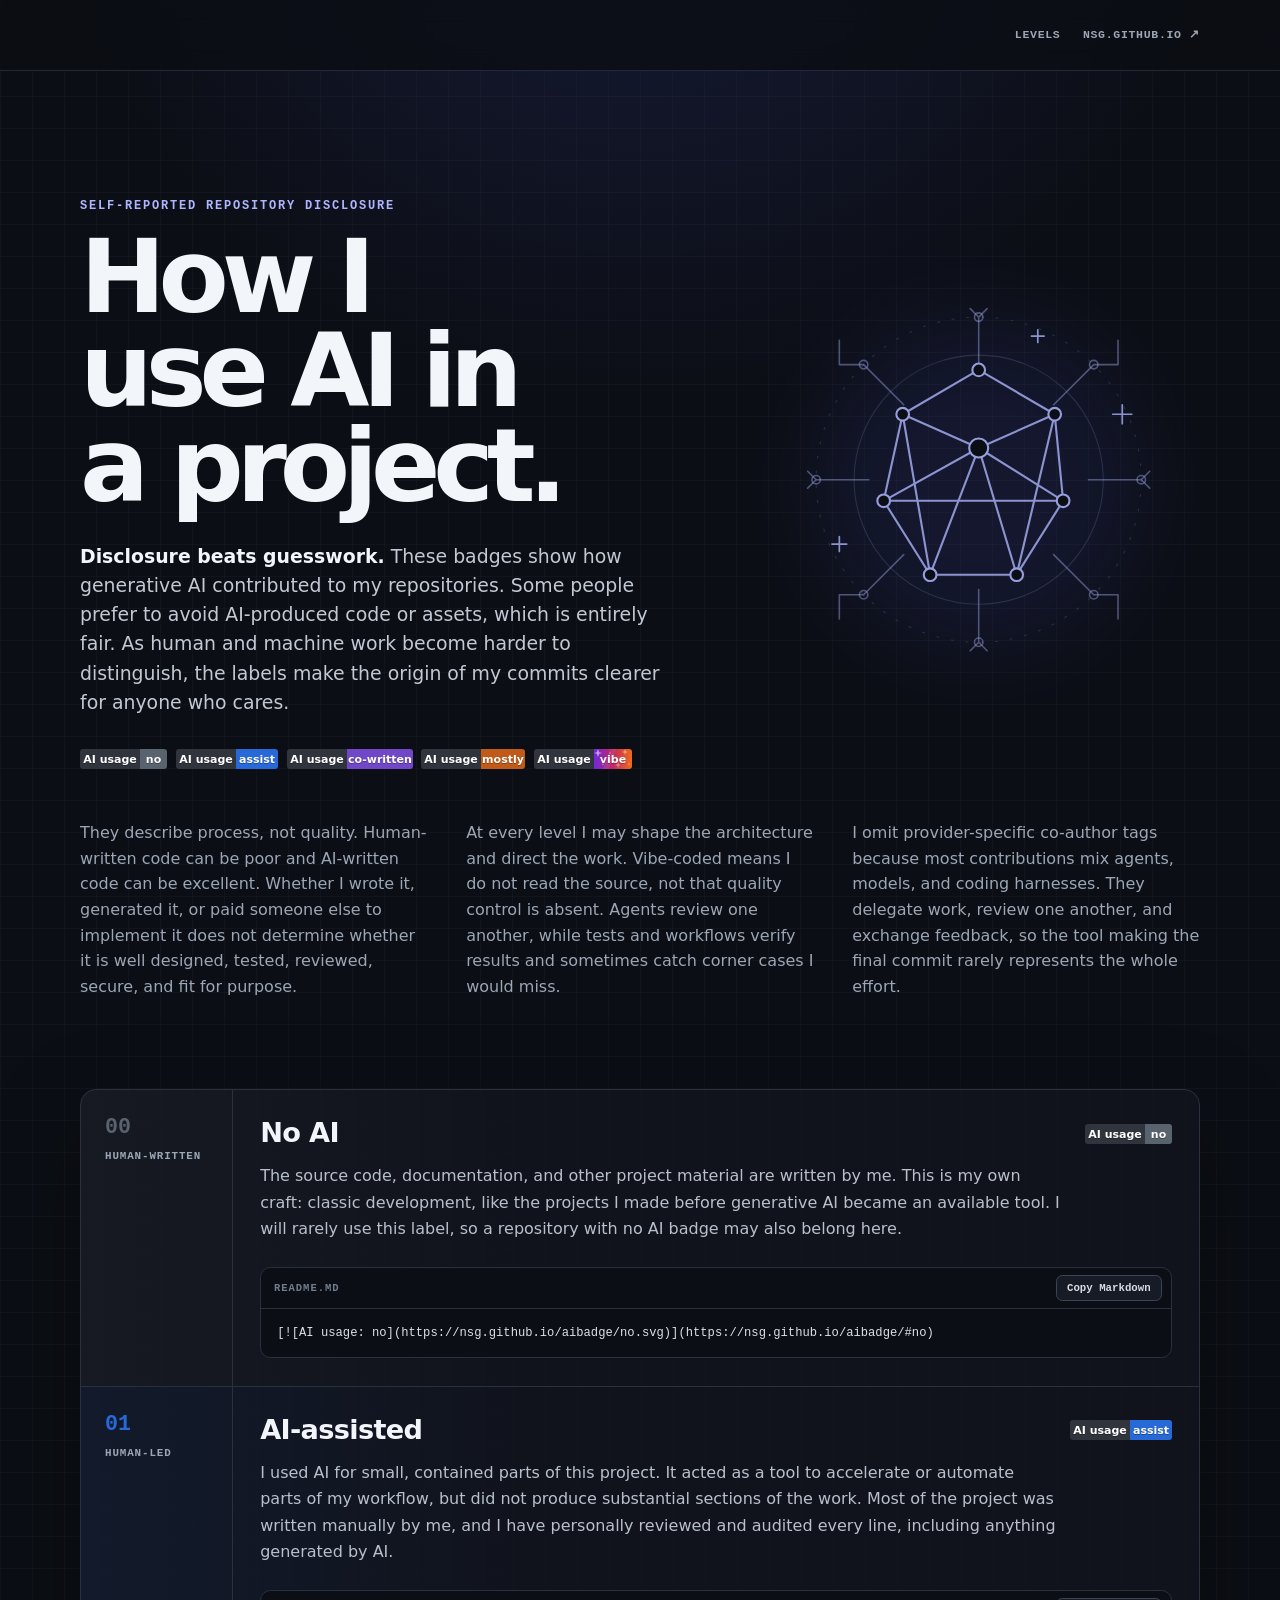
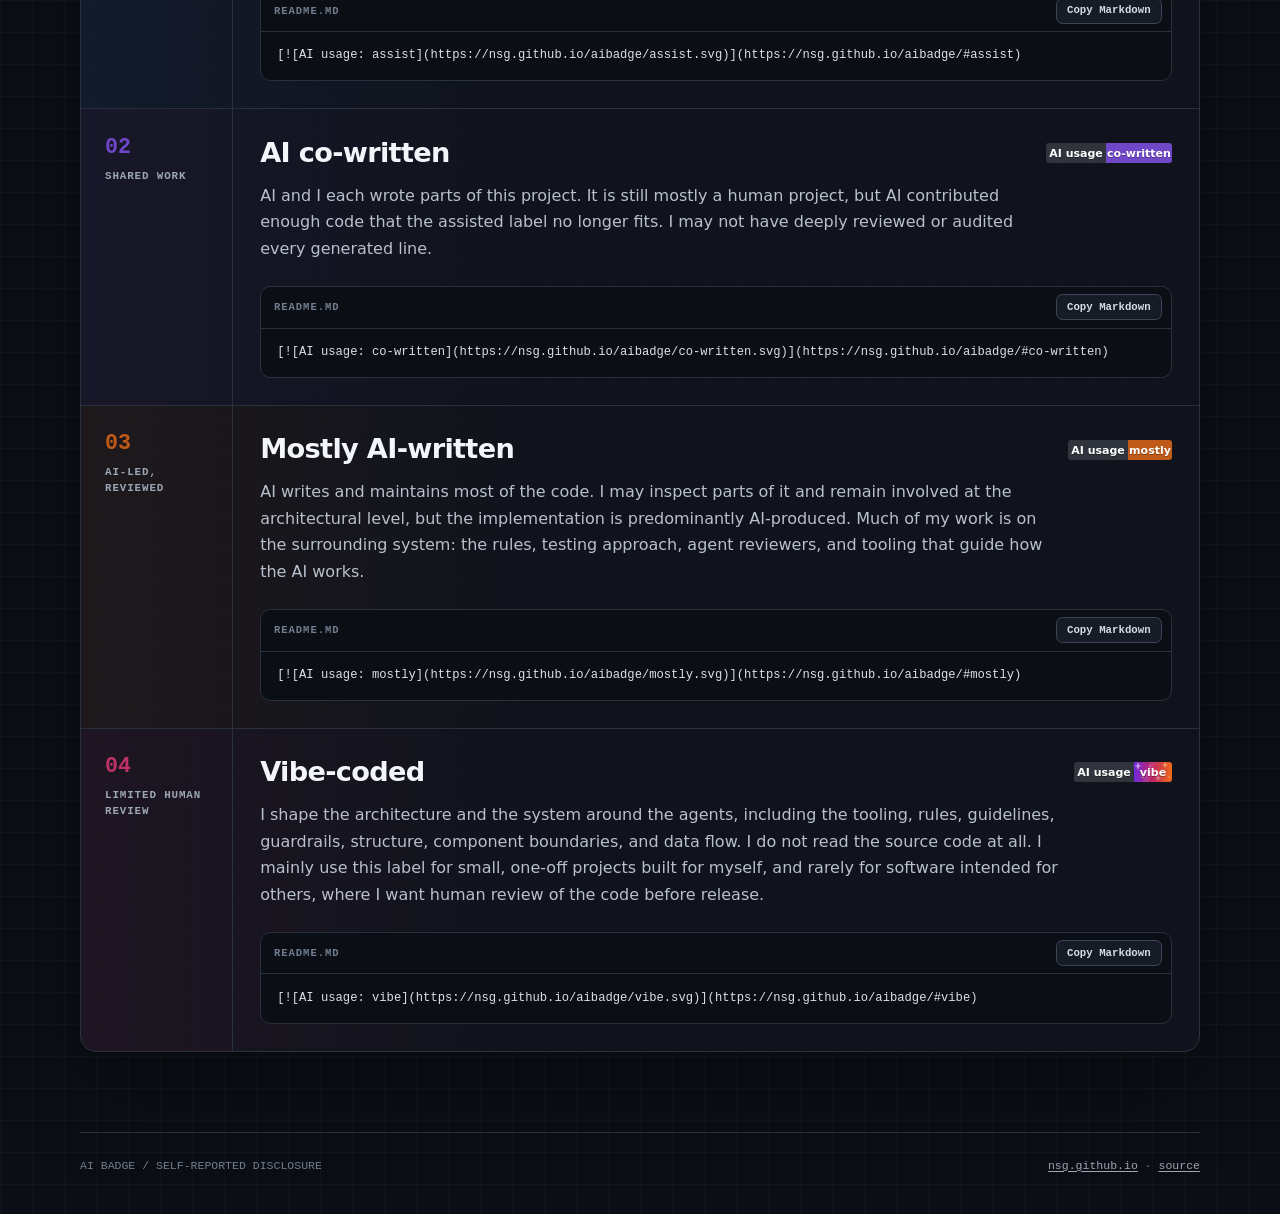
==== commit 5435a5be: "Trim attribution explanation" ====
--- a/aibadge/index.html
+++ b/aibadge/index.html
@@ -412,7 +412,7 @@
       <div class="hero-notes">
         <p class="lede lede--detail">They describe process, not quality. Human-written code can be poor and AI-written code can be excellent. Whether I wrote it, generated it, or paid someone else to implement it does not determine whether it is well designed, tested, reviewed, secure, and fit for purpose.</p>
         <p class="lede lede--detail">At every level I may shape the architecture and direct the work. Vibe-coded means I do not read the source, not that quality control is absent. Agents review one another, while tests and workflows verify results and sometimes catch corner cases I would miss.</p>
-        <p class="lede lede--detail">I omit provider-specific co-author tags because most contributions mix agents, models, and coding harnesses. They delegate work, review one another, and exchange feedback, so the tool making the final commit rarely represents the whole effort. Unless stated otherwise, assume each task went to the best-suited system.</p>
+        <p class="lede lede--detail">I omit provider-specific co-author tags because most contributions mix agents, models, and coding harnesses. They delegate work, review one another, and exchange feedback, so the tool making the final commit rarely represents the whole effort.</p>
       </div>
     </section>
 
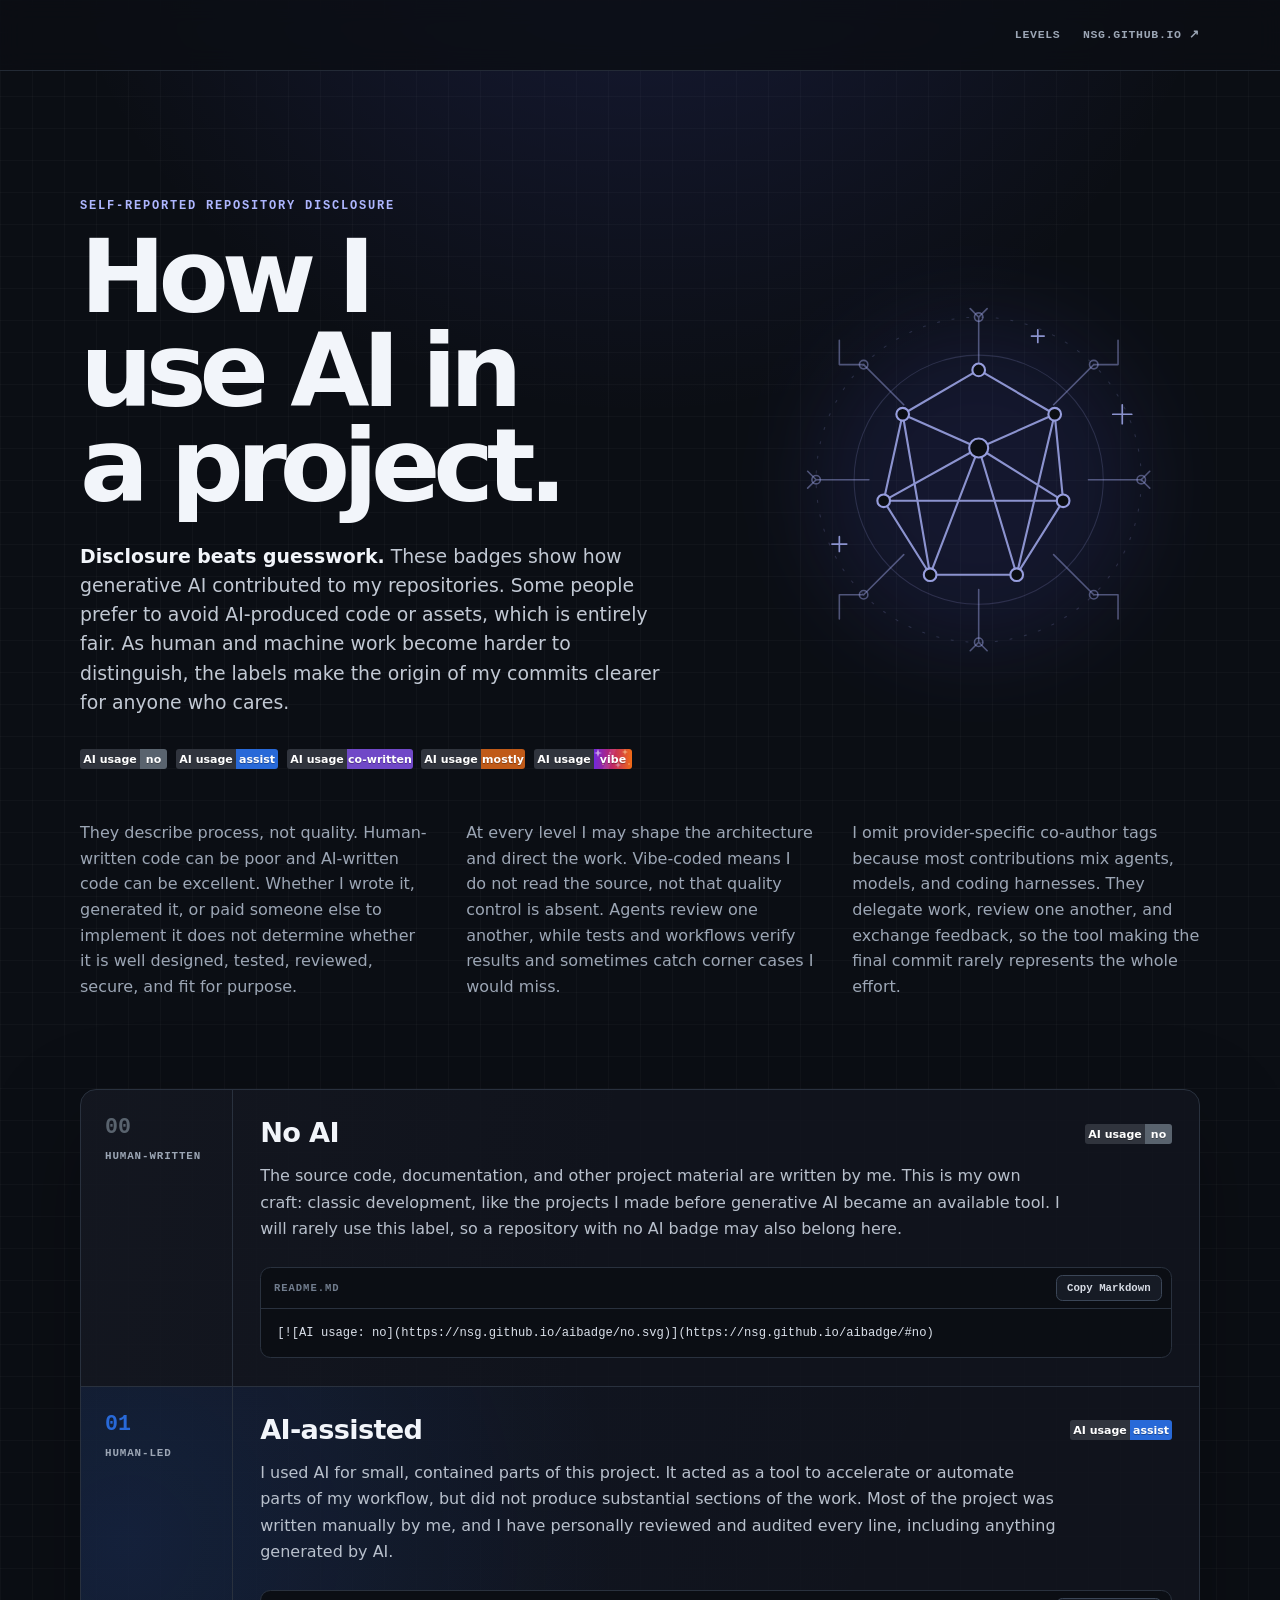
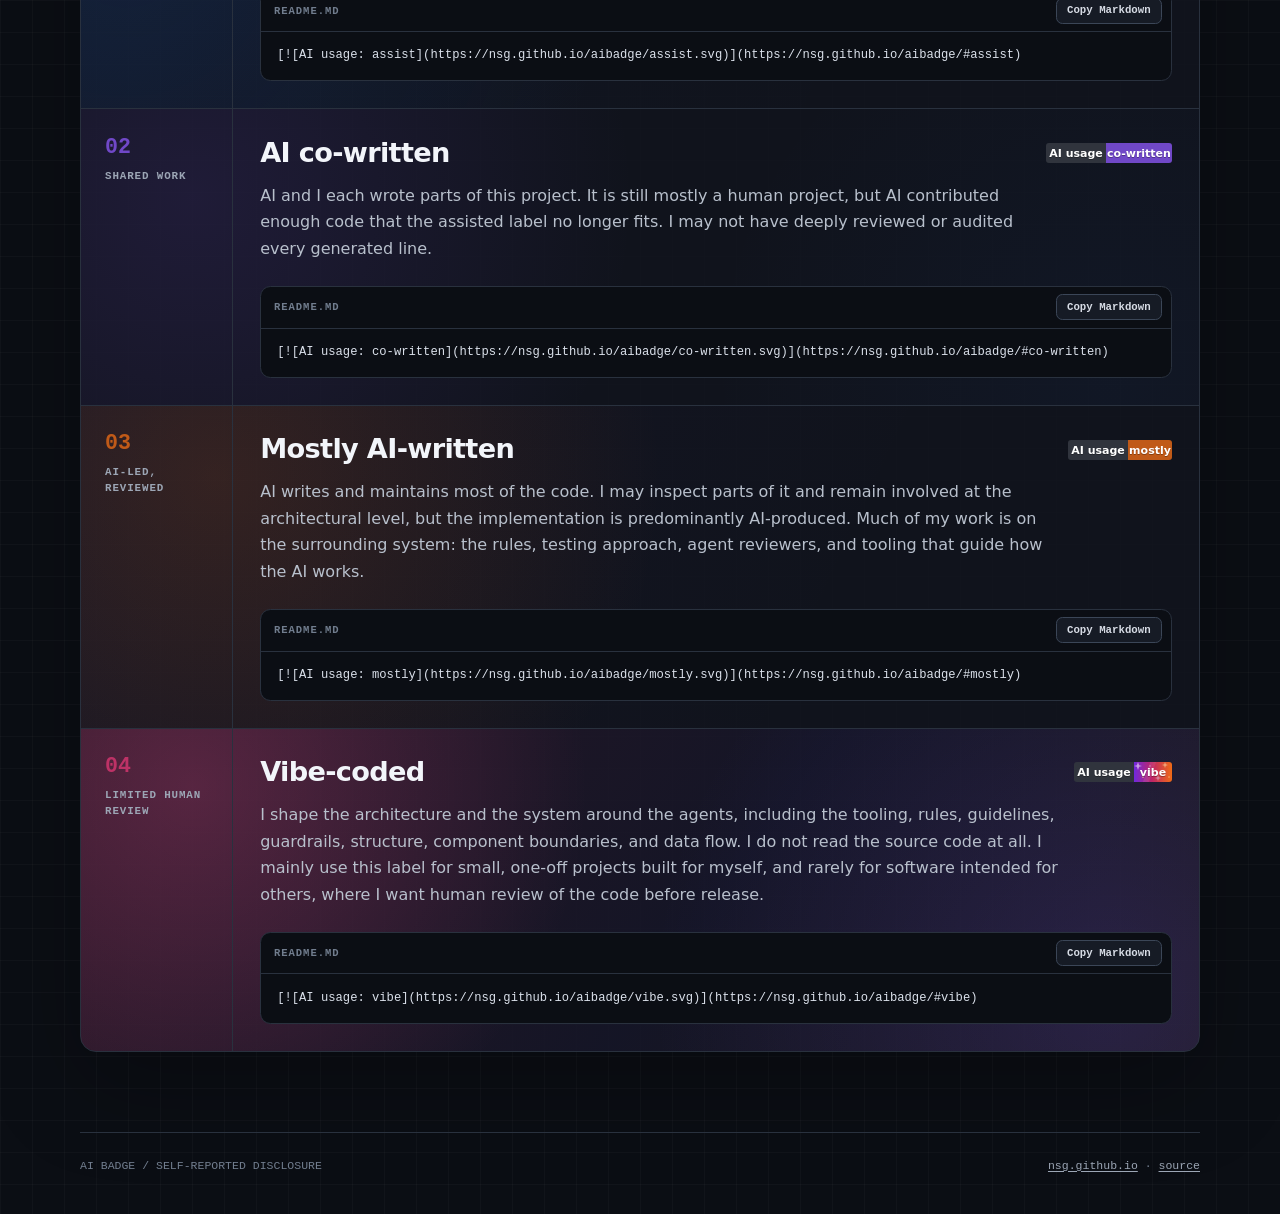
==== commit 5fabb22a: "Add progressive badge level gradients" ====
--- a/aibadge/index.html
+++ b/aibadge/index.html
@@ -204,18 +204,42 @@
       grid-template-columns: 9.5rem minmax(0, 1fr);
       min-height: 18rem;
       border-bottom: 1px solid var(--line);
-      background: linear-gradient(90deg, color-mix(in srgb, var(--tone) 8%, transparent), transparent 40%);
+      background: rgba(255, 255, 255, 0.008);
     }
     .level:last-child { border-bottom: 0; }
     .level:target {
-      background: linear-gradient(90deg, color-mix(in srgb, var(--tone) 19%, transparent), transparent 55%);
+      background-color: color-mix(in srgb, var(--tone) 8%, transparent);
       box-shadow: inset 3px 0 0 var(--tone);
     }
-    .level--no { --tone: #59636e; }
-    .level--assist { --tone: #2869d8; }
-    .level--co-written { --tone: #7048c7; }
-    .level--mostly { --tone: #c05a18; }
-    .level--vibe { --tone: #bd3266; }
+    .level--no {
+      --tone: #59636e;
+      background: linear-gradient(100deg, rgba(89, 99, 110, 0.045), transparent 48%);
+    }
+    .level--assist {
+      --tone: #2869d8;
+      background:
+        radial-gradient(circle at 4% 48%, rgba(40, 105, 216, 0.13), transparent 45%),
+        linear-gradient(110deg, rgba(40, 105, 216, 0.04), transparent 72%);
+    }
+    .level--co-written {
+      --tone: #7048c7;
+      background:
+        radial-gradient(circle at 10% 30%, rgba(112, 72, 199, 0.16), transparent 43%),
+        radial-gradient(circle at 92% 88%, rgba(40, 105, 216, 0.05), transparent 38%);
+    }
+    .level--mostly {
+      --tone: #c05a18;
+      background:
+        radial-gradient(circle at 12% 22%, rgba(192, 90, 24, 0.19), transparent 44%),
+        linear-gradient(115deg, rgba(112, 72, 199, 0.055), transparent 68%);
+    }
+    .level--vibe {
+      --tone: #bd3266;
+      background:
+        radial-gradient(circle at 10% 18%, rgba(255, 84, 153, 0.23), transparent 38%),
+        radial-gradient(circle at 92% 82%, rgba(108, 78, 255, 0.17), transparent 43%),
+        linear-gradient(125deg, rgba(189, 50, 102, 0.14), rgba(76, 47, 166, 0.07) 56%, rgba(255, 138, 47, 0.055));
+    }
 
     .level__side { min-width: 0; padding: 1.7rem 1.5rem; border-right: 1px solid var(--line); }
     .level__number { display: block; color: var(--tone); font: 800 1.35rem/1 var(--code); }
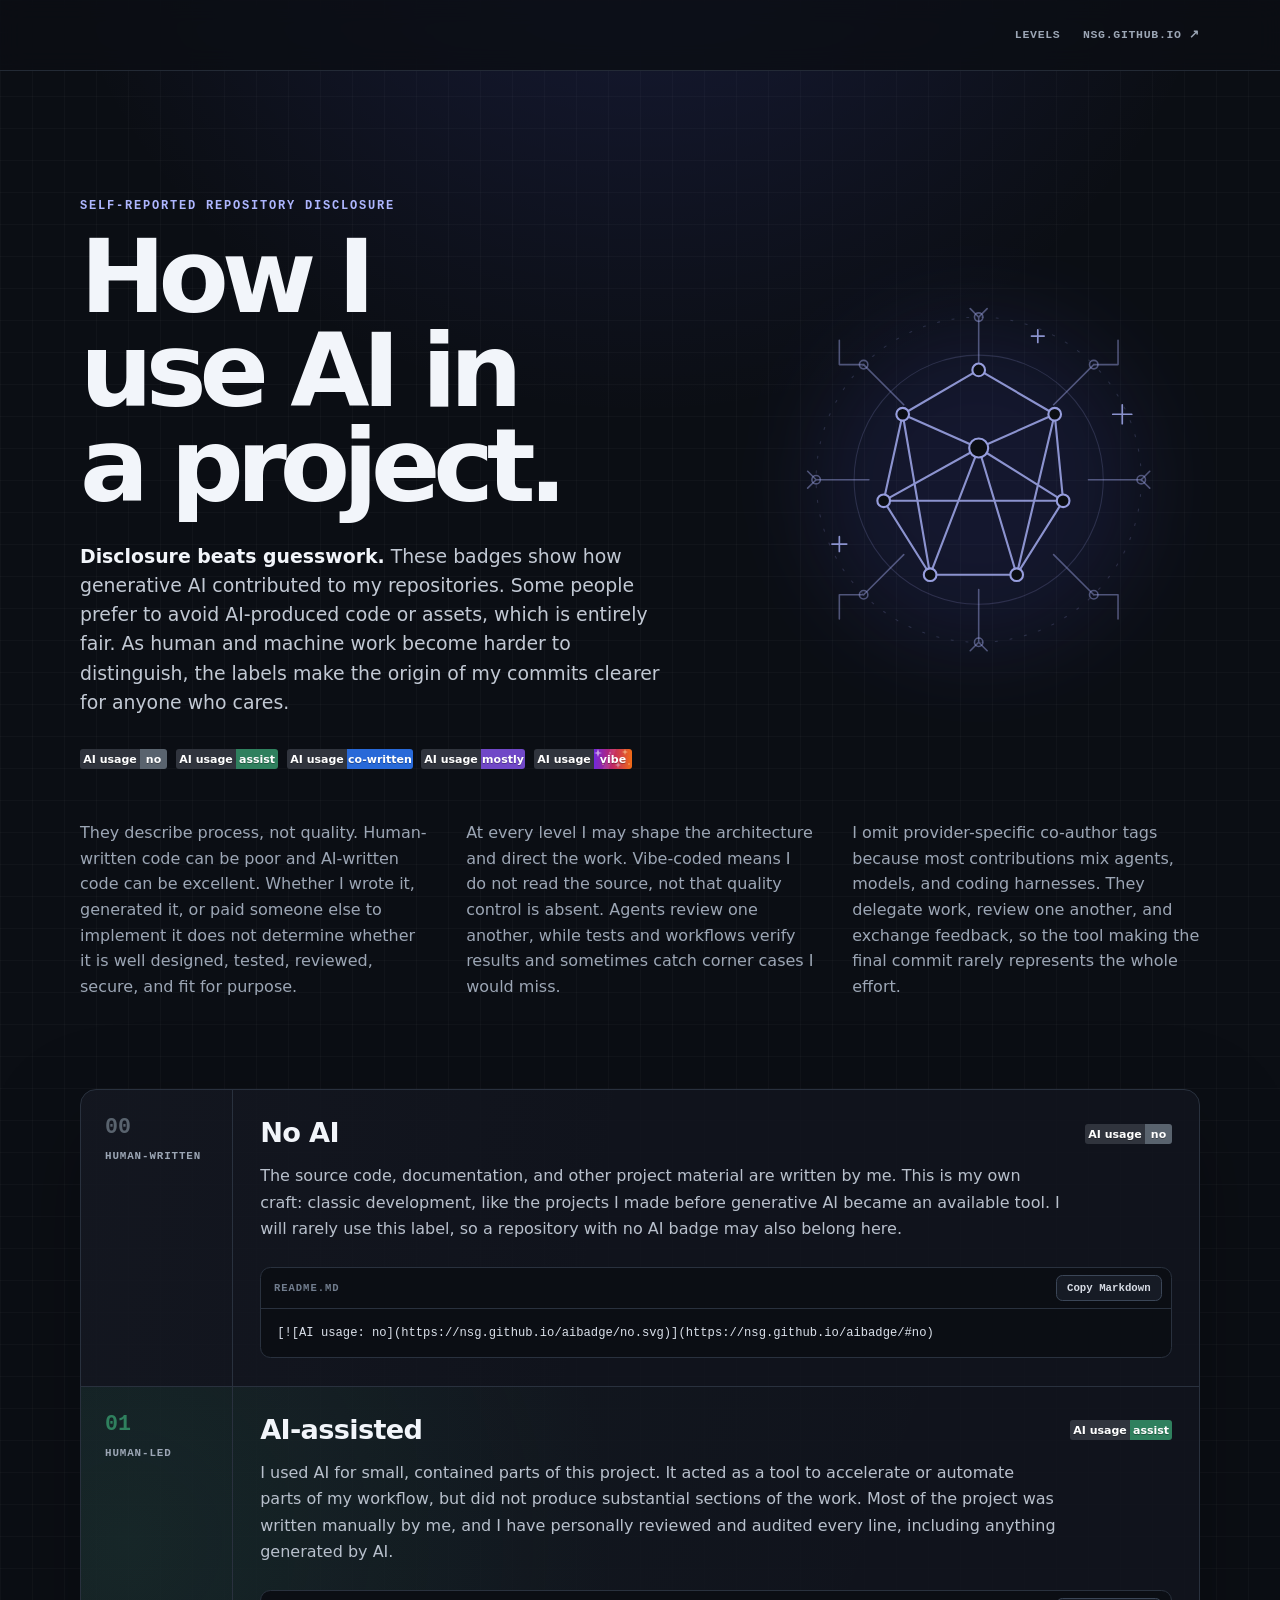
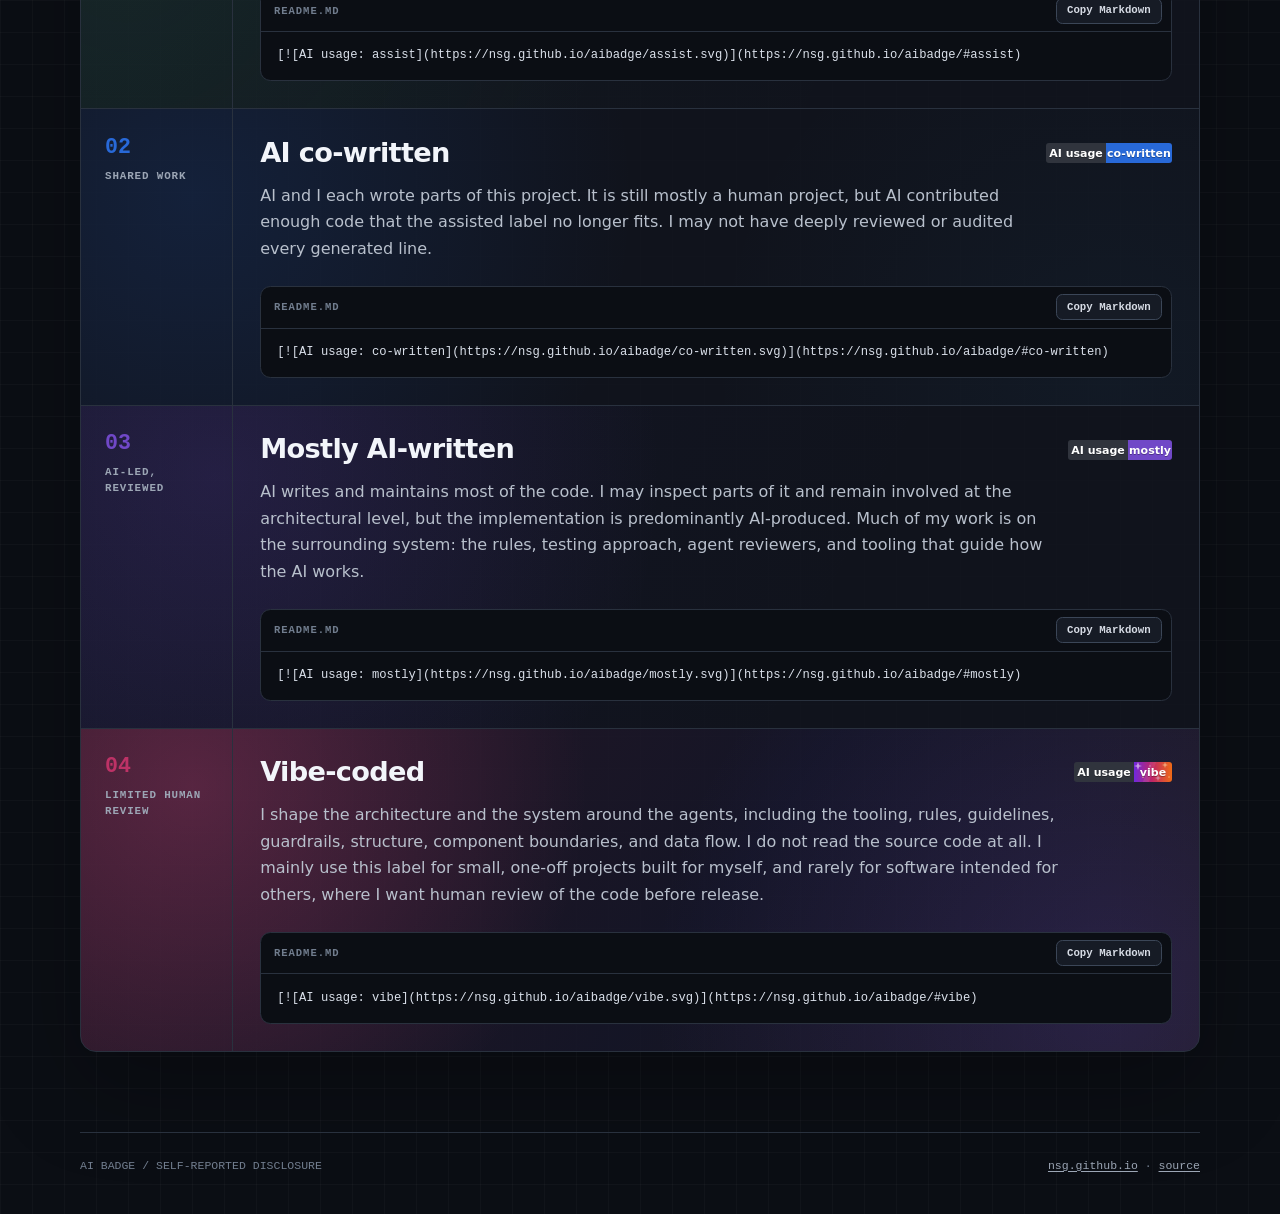
==== commit 4131ff2f: "Refine badge level colors" ====
--- a/aibadge/index.html
+++ b/aibadge/index.html
@@ -216,22 +216,22 @@
       background: linear-gradient(100deg, rgba(89, 99, 110, 0.045), transparent 48%);
     }
     .level--assist {
+      --tone: #2f805e;
+      background:
+        radial-gradient(circle at 4% 48%, rgba(47, 128, 94, 0.13), transparent 45%),
+        linear-gradient(110deg, rgba(88, 190, 143, 0.04), transparent 72%);
+    }
+    .level--co-written {
       --tone: #2869d8;
       background:
-        radial-gradient(circle at 4% 48%, rgba(40, 105, 216, 0.13), transparent 45%),
-        linear-gradient(110deg, rgba(40, 105, 216, 0.04), transparent 72%);
-    }
-    .level--co-written {
+        radial-gradient(circle at 10% 30%, rgba(40, 105, 216, 0.16), transparent 43%),
+        radial-gradient(circle at 92% 88%, rgba(54, 151, 214, 0.05), transparent 38%);
+    }
+    .level--mostly {
       --tone: #7048c7;
       background:
-        radial-gradient(circle at 10% 30%, rgba(112, 72, 199, 0.16), transparent 43%),
-        radial-gradient(circle at 92% 88%, rgba(40, 105, 216, 0.05), transparent 38%);
-    }
-    .level--mostly {
-      --tone: #c05a18;
-      background:
-        radial-gradient(circle at 12% 22%, rgba(192, 90, 24, 0.19), transparent 44%),
-        linear-gradient(115deg, rgba(112, 72, 199, 0.055), transparent 68%);
+        radial-gradient(circle at 12% 22%, rgba(112, 72, 199, 0.19), transparent 44%),
+        linear-gradient(115deg, rgba(74, 67, 190, 0.065), transparent 68%);
     }
     .level--vibe {
       --tone: #bd3266;
